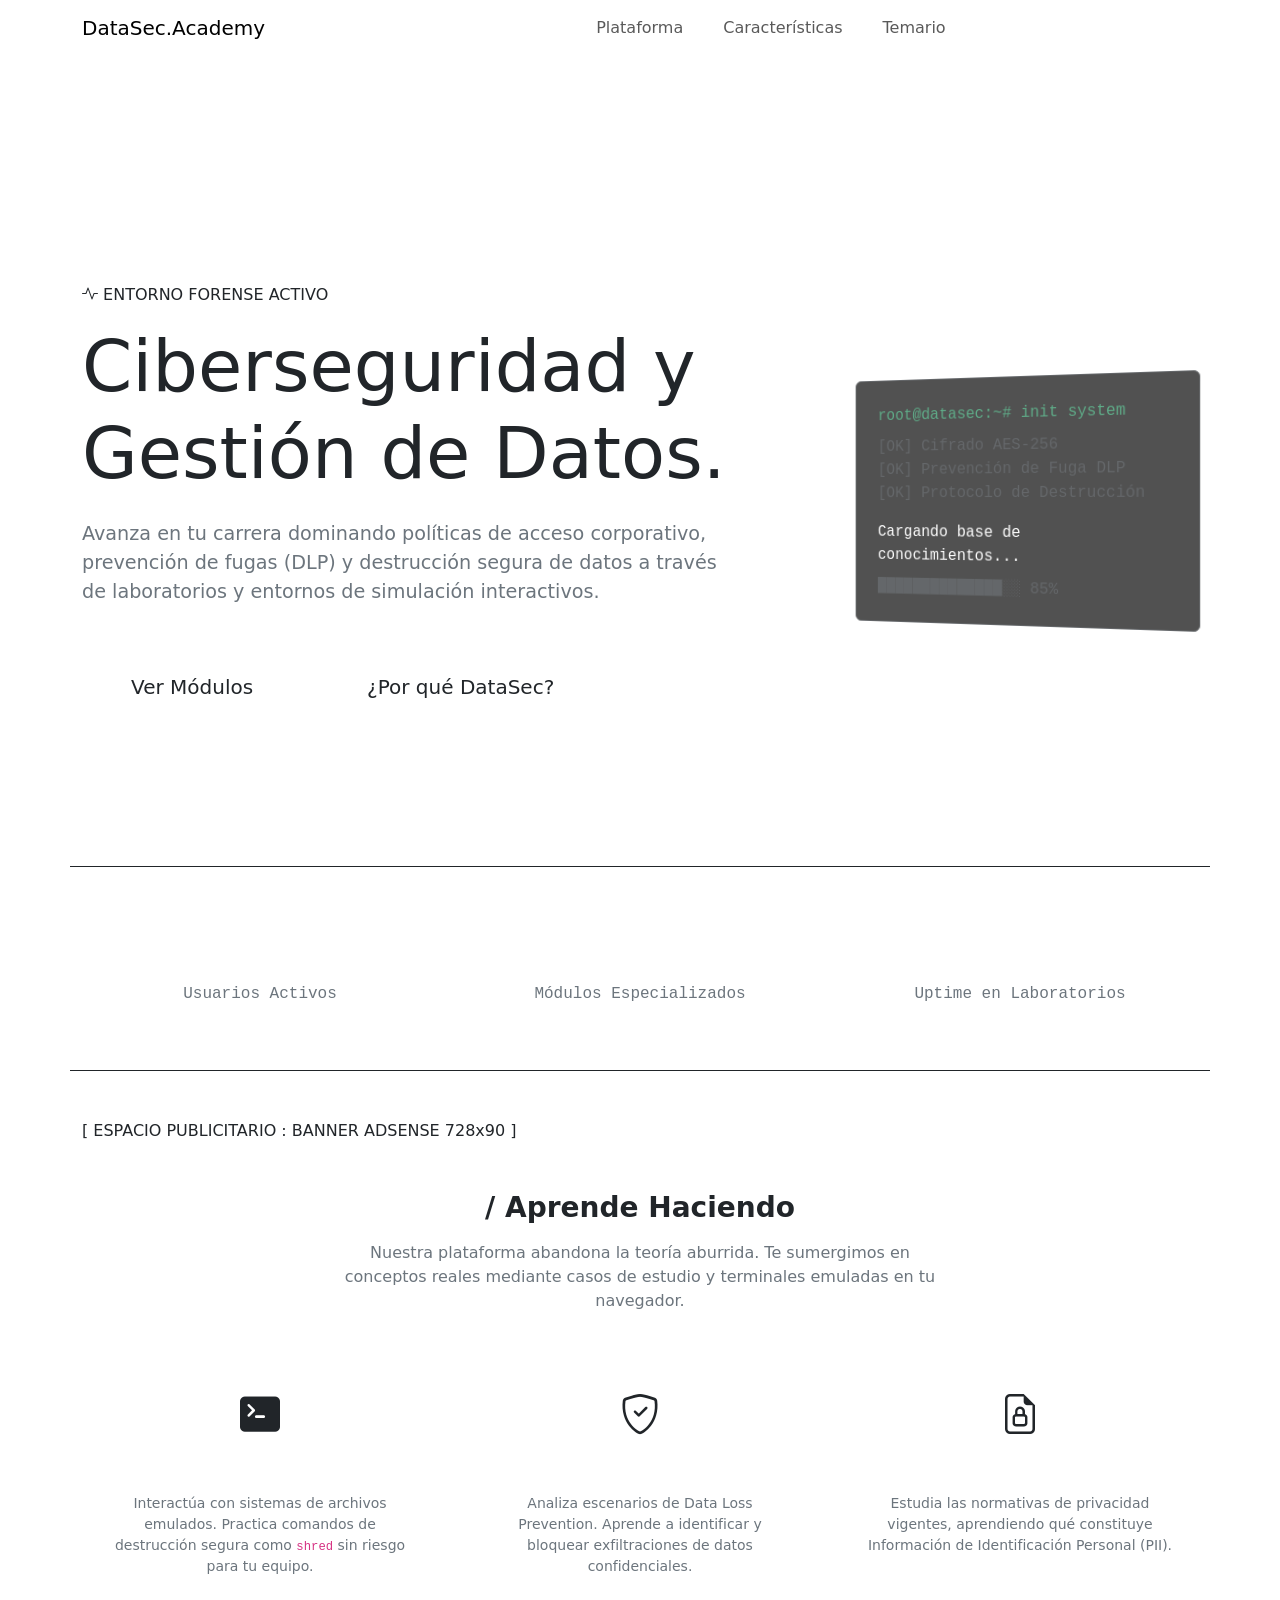
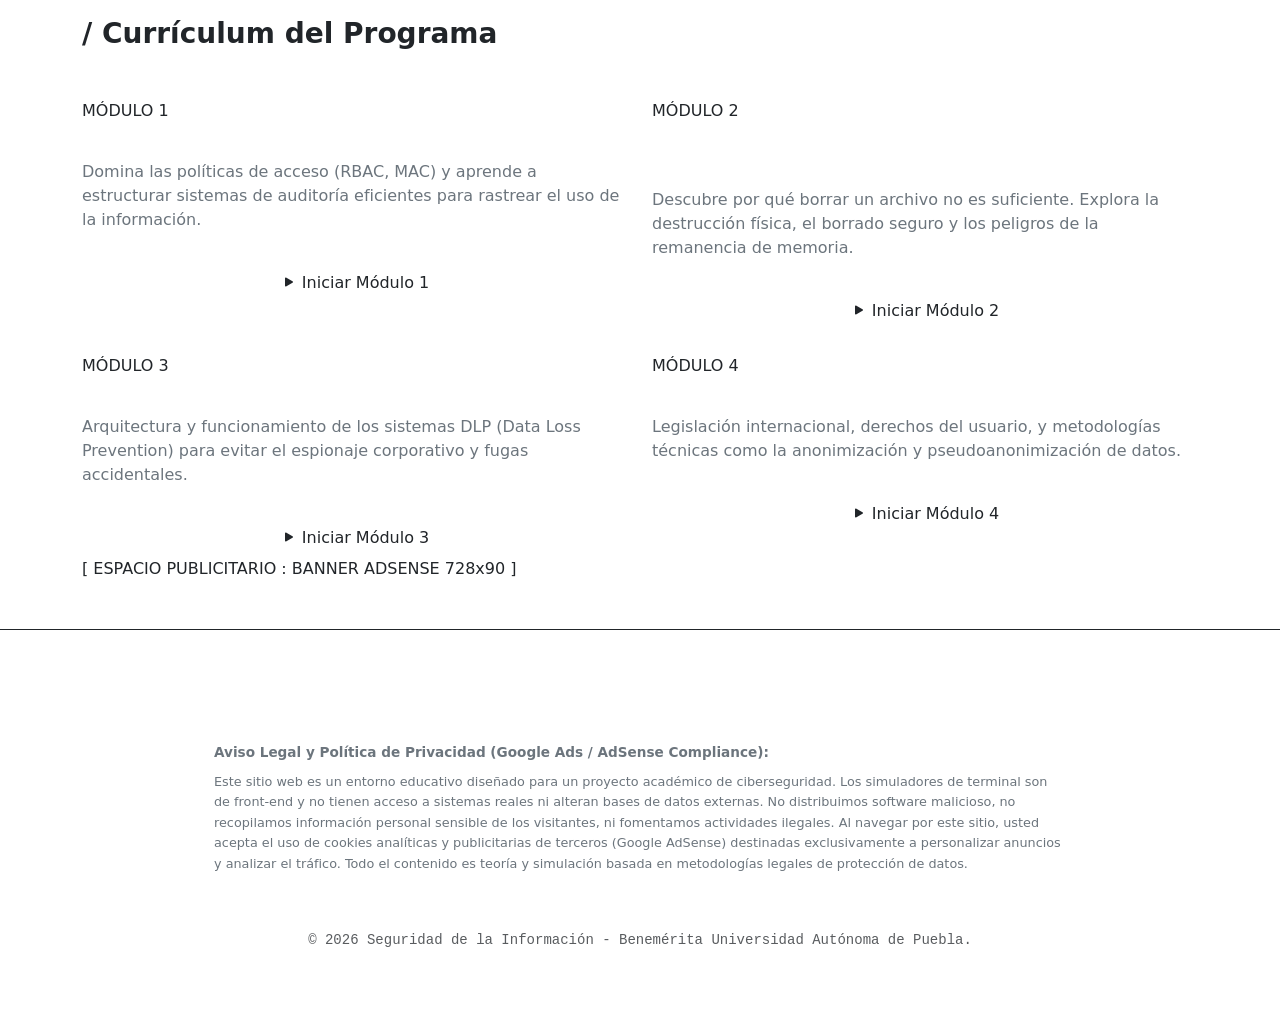
==== index.html @ 7bd1de59 "Versión 1.0: Proyecto final de Seguridad en Gestión de Datos completado" ====
<!DOCTYPE html>
<html lang="es">
<head>
    <meta charset="UTF-8">
    <meta name="viewport" content="width=device-width, initial-scale=1.0">
    <title>DataSec Academy | Entrenamiento en Ciberseguridad</title>
    
    <script async src="https://pagead2.googlesyndication.com/pagead/js/adsbygoogle.js?client=ca-pub-0000000000000000" crossorigin="anonymous"></script>

    <link href="https://cdn.jsdelivr.net/npm/bootstrap@5.3.0/dist/css/bootstrap.min.css" rel="stylesheet">
    <link rel="stylesheet" href="https://cdn.jsdelivr.net/npm/bootstrap-icons@1.11.1/font/bootstrap-icons.css">
    <link rel="stylesheet" href="css/styles.css">
</head>
<body>

    <nav class="navbar navbar-expand-lg sticky-top">
        <div class="container">
            <a class="navbar-brand" href="#">DataSec<span class="brand-accent">.Academy</span></a>
            <button class="navbar-toggler shadow-none border-0" type="button" data-bs-toggle="collapse" data-bs-target="#navbarNav">
                <i class="bi bi-list text-white fs-2"></i>
            </button>
            <div class="collapse navbar-collapse" id="navbarNav">
                <ul class="navbar-nav ms-auto gap-4">
                    <li class="nav-item"><a class="nav-link" href="#inicio">Plataforma</a></li>
                    <li class="nav-item"><a class="nav-link" href="#features">Características</a></li>
                    <li class="nav-item"><a class="nav-link" href="#curriculum">Temario</a></li>
                    <li class="nav-item"><a class="nav-link btn btn-outline-cyber px-4 ms-2 text-white" href="#curriculum">Empezar a Aprender</a></li>
                </ul>
            </div>
        </div>
    </nav>

    <section id="inicio" class="container" style="min-height: 90vh; display: flex; flex-direction: column; justify-content: center; padding-top: 80px;">
        <div class="row align-items-center reveal">
            <div class="col-lg-8">
                <div class="module-badge mb-3"><i class="bi bi-activity"></i> ENTORNO FORENSE ACTIVO</div>
                <h1 class="hero-title" style="font-size: 4.5rem;">Ciberseguridad y <span class="brand-accent">Gestión de Datos</span>.</h1>
                <p class="lead text-secondary mb-5 mt-4" style="max-width: 650px; font-size: 1.2rem;">
                    Avanza en tu carrera dominando políticas de acceso corporativo, prevención de fugas (DLP) y destrucción segura de datos a través de laboratorios y entornos de simulación interactivos.
                </p>
                <div class="d-flex gap-3 flex-wrap">
                    <a href="#curriculum" class="btn btn-cyber px-5 py-3 fs-5">Ver Módulos</a>
                    <a href="#features" class="btn btn-outline-cyber px-5 py-3 fs-5">¿Por qué DataSec?</a>
                </div>
            </div>
            
            <div class="col-lg-4 d-none d-lg-block">
                <div class="p-4 rounded border" style="background-color: #050505; border-color: var(--border-color) !important; font-family: monospace; color: var(--text-secondary); opacity: 0.7; transform: perspective(1000px) rotateY(-15deg);">
                    <div class="text-success mb-2">root@datasec:~# init system</div>
                    <div>[OK] Cifrado AES-256</div>
                    <div>[OK] Prevención de Fuga DLP</div>
                    <div>[OK] Protocolo de Destrucción</div>
                    <div class="mt-3 text-white">Cargando base de conocimientos...</div>
                    <div class="brand-accent mt-2">██████████████░░ 85%</div>
                </div>
            </div>
        </div>
    </section>

    <section class="container reveal mb-5">
        <div class="row text-center py-5 border-top border-bottom" style="border-color: var(--border-color) !important; background-color: var(--bg-surface);">
            <div class="col-md-4 mb-4 mb-md-0">
                <h2 class="display-4 fw-bold text-white mb-0">1,250+</h2>
                <p class="text-secondary font-monospace">Usuarios Activos</p>
            </div>
            <div class="col-md-4 mb-4 mb-md-0">
                <h2 class="display-4 fw-bold text-white mb-0">4</h2>
                <p class="text-secondary font-monospace">Módulos Especializados</p>
            </div>
            <div class="col-md-4">
                <h2 class="display-4 fw-bold text-white mb-0">99.9%</h2>
                <p class="text-secondary font-monospace">Uptime en Laboratorios</p>
            </div>
        </div>
    </section>

    <div class="container reveal mb-5">
        <div class="ad-container">
            [ ESPACIO PUBLICITARIO : BANNER ADSENSE 728x90 ]
        </div>
    </div>

    <section id="features" class="container fullscreen-section">
        <div class="text-center mb-5 reveal">
            <h3 class="fw-bold mb-3"><span class="brand-accent">/</span> Aprende Haciendo</h3>
            <p class="text-secondary mx-auto" style="max-width: 600px;">Nuestra plataforma abandona la teoría aburrida. Te sumergimos en conceptos reales mediante casos de estudio y terminales emuladas en tu navegador.</p>
        </div>
        
        <div class="row g-4 text-center">
            <div class="col-md-4 reveal" style="transition-delay: 0.1s;">
                <div class="p-4 rounded h-100" style="background-color: var(--bg-surface); border: 1px solid var(--border-color);">
                    <i class="bi bi-terminal-fill fs-1 brand-accent mb-3 d-block"></i>
                    <h5 class="fw-bold text-white">Terminal Bash Integrada</h5>
                    <p class="text-secondary small">Interactúa con sistemas de archivos emulados. Practica comandos de destrucción segura como <code>shred</code> sin riesgo para tu equipo.</p>
                </div>
            </div>
            <div class="col-md-4 reveal" style="transition-delay: 0.2s;">
                <div class="p-4 rounded h-100" style="background-color: var(--bg-surface); border: 1px solid var(--border-color);">
                    <i class="bi bi-shield-check fs-1 brand-accent mb-3 d-block"></i>
                    <h5 class="fw-bold text-white">Casos Reales DLP</h5>
                    <p class="text-secondary small">Analiza escenarios de Data Loss Prevention. Aprende a identificar y bloquear exfiltraciones de datos confidenciales.</p>
                </div>
            </div>
            <div class="col-md-4 reveal" style="transition-delay: 0.3s;">
                <div class="p-4 rounded h-100" style="background-color: var(--bg-surface); border: 1px solid var(--border-color);">
                    <i class="bi bi-file-earmark-lock fs-1 brand-accent mb-3 d-block"></i>
                    <h5 class="fw-bold text-white">Cumplimiento Legal</h5>
                    <p class="text-secondary small">Estudia las normativas de privacidad vigentes, aprendiendo qué constituye Información de Identificación Personal (PII).</p>
                </div>
            </div>
        </div>
    </section>

    <section id="curriculum" class="container fullscreen-section">
        <div class="d-flex justify-content-between align-items-end mb-5 reveal">
            <h3 class="fw-bold m-0"><span class="brand-accent">/</span> Currículum del Programa</h3>
        </div>
        
        <div class="row g-4">
            <div class="col-md-6 reveal" style="transition-delay: 0.1s;">
                <div class="module-card">
                    <div class="module-badge">MÓDULO 1</div>
                    <h4 class="fw-bold text-white">Seguridad en la Gestión de Datos</h4>
                    <p class="text-secondary flex-grow-1">Domina las políticas de acceso (RBAC, MAC) y aprende a estructurar sistemas de auditoría eficientes para rastrear el uso de la información.</p>
                    <a href="modulo1.html" class="btn btn-outline-cyber w-100 mt-3"><i class="bi bi-play-fill"></i> Iniciar Módulo 1</a>
                </div>
            </div>
            <div class="col-md-6 reveal" style="transition-delay: 0.2s;">
                <div class="module-card">
                    <div class="module-badge">MÓDULO 2</div>
                    <h4 class="fw-bold text-white">Técnicas de Borrado y Destrucción de Datos</h4>
                    <p class="text-secondary flex-grow-1">Descubre por qué borrar un archivo no es suficiente. Explora la destrucción física, el borrado seguro y los peligros de la remanencia de memoria.</p>
                    <a href="modulo2.html" class="btn btn-outline-cyber w-100 mt-3"><i class="bi bi-play-fill"></i> Iniciar Módulo 2</a>
                </div>
            </div>
            <div class="col-md-6 reveal" style="transition-delay: 0.3s;">
                <div class="module-card">
                    <div class="module-badge">MÓDULO 3</div>
                    <h4 class="fw-bold text-white">Técnicas de Prevención de Filtración</h4>
                    <p class="text-secondary flex-grow-1">Arquitectura y funcionamiento de los sistemas DLP (Data Loss Prevention) para evitar el espionaje corporativo y fugas accidentales.</p>
                    <a href="modulo3.html" class="btn btn-outline-cyber w-100 mt-3"><i class="bi bi-play-fill"></i> Iniciar Módulo 3</a>
                </div>
            </div>
            <div class="col-md-6 reveal" style="transition-delay: 0.4s;">
                <div class="module-card">
                    <div class="module-badge">MÓDULO 4</div>
                    <h4 class="fw-bold text-white">Privacidad de Datos</h4>
                    <p class="text-secondary flex-grow-1">Legislación internacional, derechos del usuario, y metodologías técnicas como la anonimización y pseudoanonimización de datos.</p>
                    <a href="modulo4.html" class="btn btn-outline-cyber w-100 mt-3"><i class="bi bi-play-fill"></i> Iniciar Módulo 4</a>
                </div>
            </div>
        </div>
    </section>

    <div class="container reveal mb-5">
        <div class="ad-container">
            [ ESPACIO PUBLICITARIO : BANNER ADSENSE 728x90 ]
        </div>
    </div>

    <footer class="text-center py-5 border-top mt-auto" style="border-color: var(--border-color) !important; background-color: var(--bg-main);">
        <div class="container">
            <h5 class="text-white mb-3 fw-bold">DataSec Academy</h5>
            <div class="p-4 rounded mb-4 text-start" style="background-color: var(--bg-surface); border: 1px solid var(--border-color); max-width: 900px; margin: 0 auto;">
                <p class="text-secondary mb-2" style="font-size: 0.85rem; line-height: 1.6;">
                    <strong>Aviso Legal y Política de Privacidad (Google Ads / AdSense Compliance):</strong>
                </p>
                <p class="text-secondary mb-2" style="font-size: 0.80rem; line-height: 1.6;">
                    Este sitio web es un entorno educativo diseñado para un proyecto académico de ciberseguridad. Los simuladores de terminal son de front-end y no tienen acceso a sistemas reales ni alteran bases de datos externas. No distribuimos software malicioso, no recopilamos información personal sensible de los visitantes, ni fomentamos actividades ilegales. Al navegar por este sitio, usted acepta el uso de cookies analíticas y publicitarias de terceros (Google AdSense) destinadas exclusivamente a personalizar anuncios y analizar el tráfico. Todo el contenido es teoría y simulación basada en metodologías legales de protección de datos.
                </p>
            </div>
            <p class="text-muted small font-monospace">&copy; 2026 Seguridad de la Información - Benemérita Universidad Autónoma de Puebla.</p>
        </div>
    </footer>

    <script src="https://cdn.jsdelivr.net/npm/bootstrap@5.3.0/dist/js/bootstrap.bundle.min.js"></script>
    <script src="js/main.js"></script>
</body>
</html>
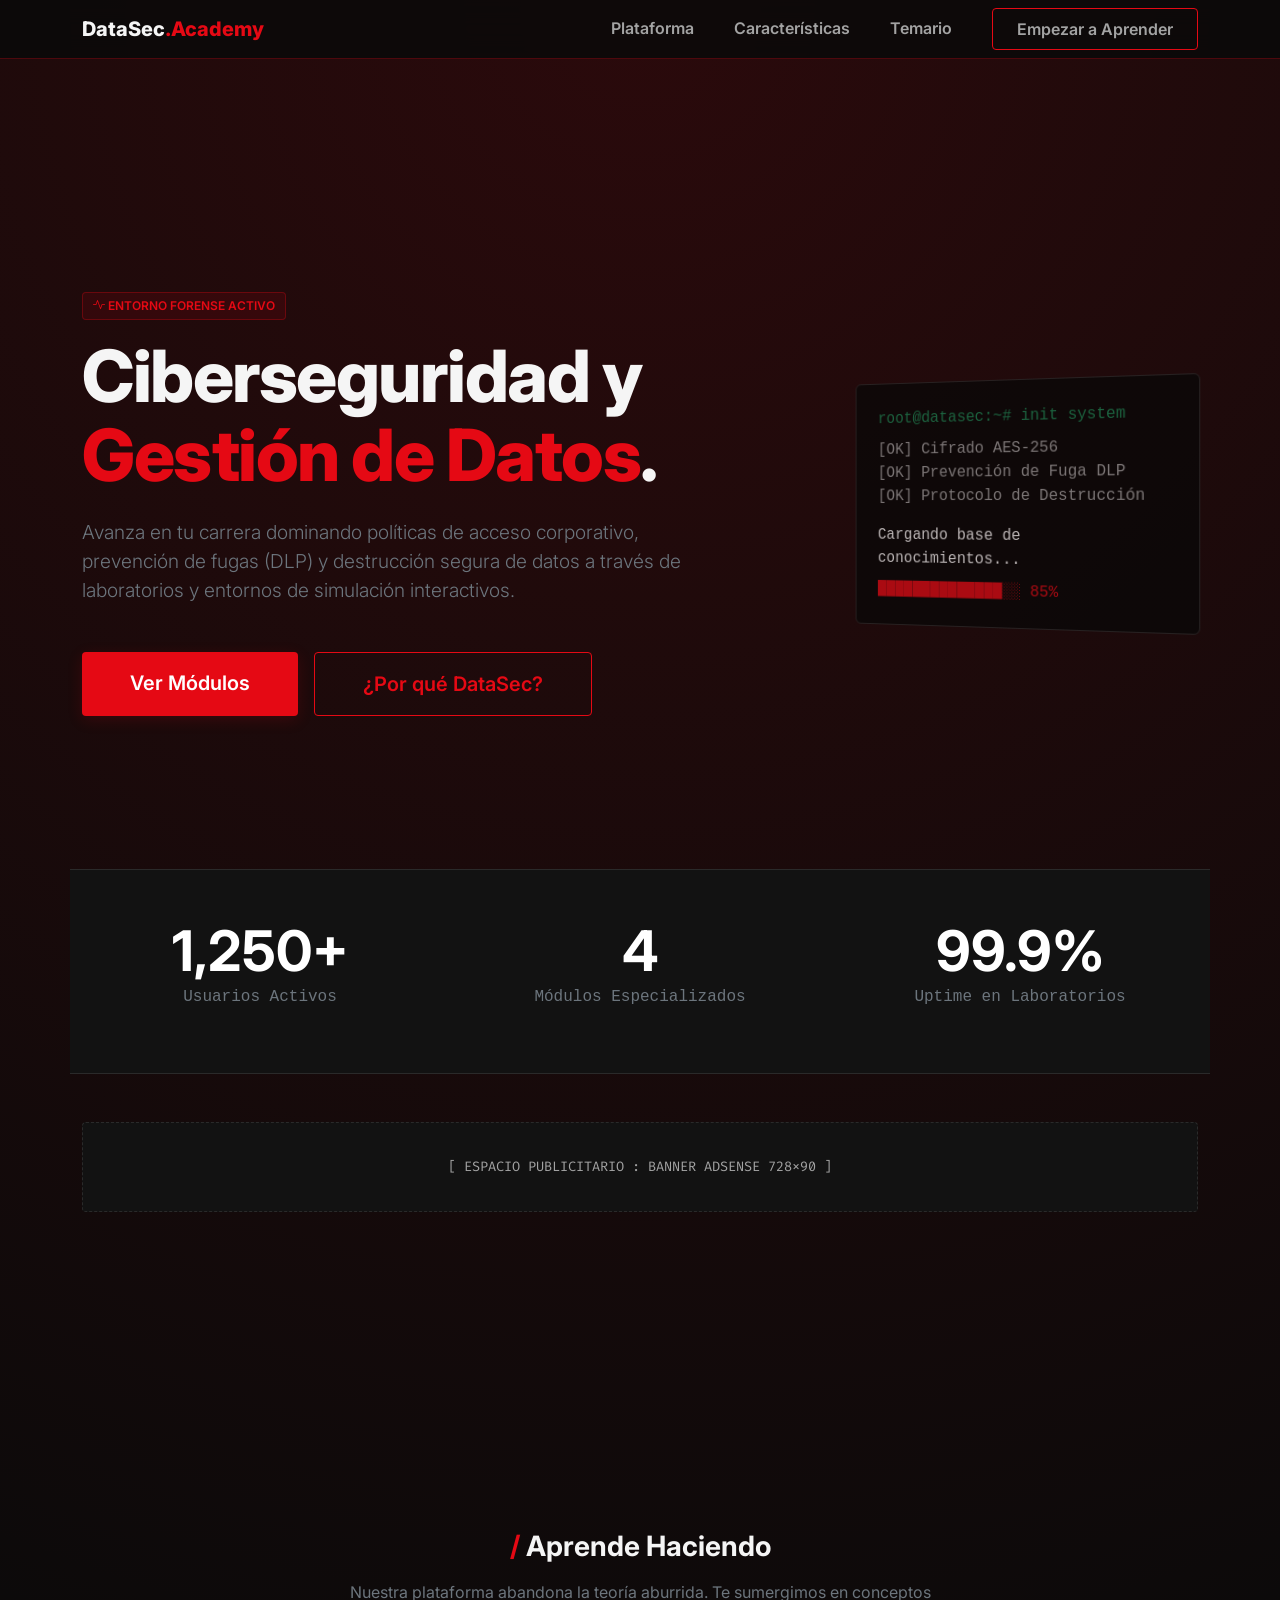
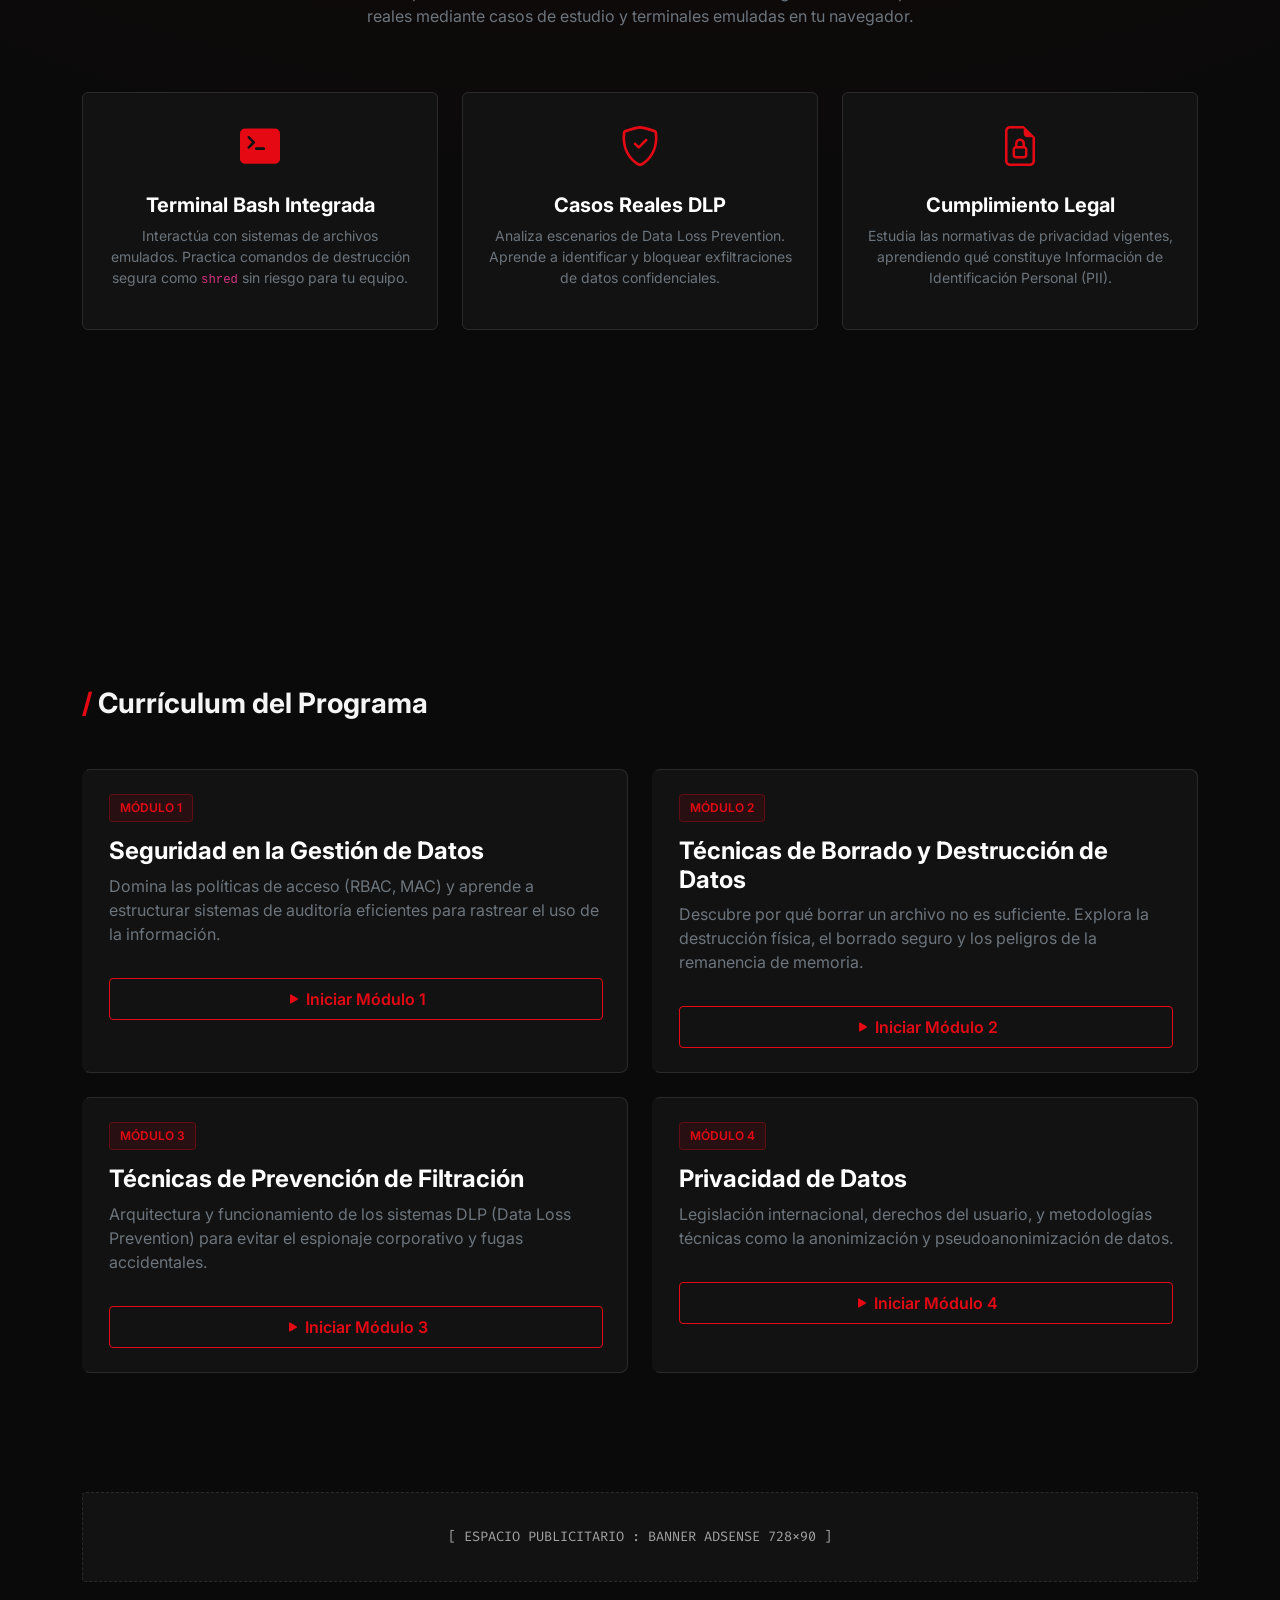
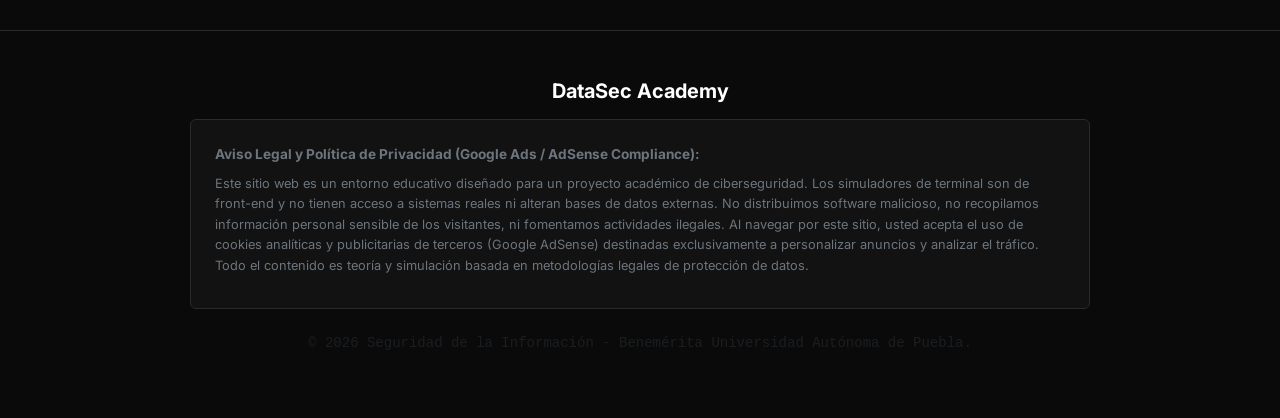
==== commit 50374294: "Update Google AdSense client ID in index.html" ====
--- a/index.html
+++ b/index.html
@@ -5,7 +5,8 @@
     <meta name="viewport" content="width=device-width, initial-scale=1.0">
     <title>DataSec Academy | Entrenamiento en Ciberseguridad</title>
     
-    <script async src="https://pagead2.googlesyndication.com/pagead/js/adsbygoogle.js?client=ca-pub-0000000000000000" crossorigin="anonymous"></script>
+    <script async src="https://pagead2.googlesyndication.com/pagead/js/adsbygoogle.js?client=ca-pub-4661208062394859"
+     crossorigin="anonymous"></script>
 
     <link href="https://cdn.jsdelivr.net/npm/bootstrap@5.3.0/dist/css/bootstrap.min.css" rel="stylesheet">
     <link rel="stylesheet" href="https://cdn.jsdelivr.net/npm/bootstrap-icons@1.11.1/font/bootstrap-icons.css">
@@ -176,4 +177,4 @@
     <script src="https://cdn.jsdelivr.net/npm/bootstrap@5.3.0/dist/js/bootstrap.bundle.min.js"></script>
     <script src="js/main.js"></script>
 </body>
-</html>+</html>
--- a/css/styles.css
+++ b/css/styles.css
@@ -0,0 +1,188 @@
+/* Data Security Academy */
+@import url('https://fonts.googleapis.com/css2?family=Fira+Code:wght@400;600&family=Inter:wght@300;400;600;800&display=swap');
+
+html {
+    scroll-behavior: smooth; 
+}
+
+:root {
+    --bg-main: #0a0a0a;
+    --bg-surface: #121212;
+    --bg-surface-hover: #1a1a1a;
+    --border-color: #2a2a2a;
+    --accent-red: #E50914;
+    --accent-red-hover: #f6131d;
+    --accent-glow: rgba(229, 9, 20, 0.15);
+    --text-primary: #f5f5f5;
+    --text-secondary: #a3a3a3;
+    --font-ui: 'Inter', sans-serif;
+    --font-mono: 'Fira Code', monospace;
+}
+
+body {
+    background-color: var(--bg-main);
+    color: var(--text-primary);
+    font-family: var(--font-ui);
+    -webkit-font-smoothing: antialiased;
+    background-image: radial-gradient(circle at 50% 0%, var(--accent-glow) 0%, transparent 50%);
+}
+
+/* --- Clases de Animación (Scroll) --- */
+.reveal {
+    opacity: 0;
+    transform: translateY(40px);
+    transition: all 0.8s cubic-bezier(0.5, 0, 0, 1);
+}
+.reveal.active {
+    opacity: 1;
+    transform: translateY(0);
+}
+
+/* --- Navegación Esmerilada --- */
+.navbar {
+    background: rgba(10, 10, 10, 0.85) !important;
+    backdrop-filter: blur(12px);
+    border-bottom: 1px solid rgba(229, 9, 20, 0.3);
+}
+.navbar-brand { font-weight: 800; color: var(--text-primary) !important; }
+.brand-accent { color: var(--accent-red); }
+.nav-link { font-weight: 600; color: var(--text-secondary) !important; }
+.nav-link:hover { color: var(--accent-red) !important; text-shadow: 0 0 10px var(--accent-glow); }
+
+/* --- Secciones de Pantalla Completa --- */
+.fullscreen-section {
+    min-height: 100vh;
+    display: flex;
+    flex-direction: column;
+    justify-content: center;
+    padding-top: 80px;
+    padding-bottom: 40px;
+}
+
+/* --- Hero Section --- */
+.hero-title { font-size: 4rem; font-weight: 800; line-height: 1.1; letter-spacing: -1.5px; }
+
+/* --- Tarjetas de Módulos --- */
+.module-card {
+    background-color: var(--bg-surface);
+    border: 1px solid var(--border-color);
+    border-left: 3px solid transparent;
+    border-radius: 8px;
+    padding: 24px;
+    height: 100%;
+    transition: all 0.3s ease;
+}
+.module-card:hover {
+    border-color: var(--border-color);
+    border-left: 3px solid var(--accent-red);
+    transform: translateX(5px);
+    box-shadow: 10px 10px 30px rgba(0,0,0,0.5);
+    background-color: var(--bg-surface-hover);
+}
+.module-badge {
+    background: rgba(229, 9, 20, 0.1);
+    color: var(--accent-red);
+    font-size: 0.75rem;
+    padding: 4px 10px;
+    border-radius: 4px;
+    font-weight: 600;
+    display: inline-block;
+    margin-bottom: 15px;
+    border: 1px solid rgba(229, 9, 20, 0.3);
+}
+
+/* --- Botones --- */
+.btn-cyber {
+    background-color: var(--accent-red);
+    color: #fff;
+    font-weight: 600;
+    border: none;
+    padding: 10px 24px;
+    border-radius: 4px;
+    transition: all 0.2s;
+    box-shadow: 0 4px 15px var(--accent-glow);
+}
+.btn-cyber:hover { background-color: var(--accent-red-hover); color: #fff; transform: translateY(-2px); }
+.btn-outline-cyber {
+    background-color: transparent;
+    color: var(--accent-red);
+    border: 1px solid var(--accent-red);
+    font-weight: 600;
+    padding: 8px 20px;
+    border-radius: 4px;
+    transition: all 0.2s;
+}
+.btn-outline-cyber:hover { background: var(--accent-glow); color: var(--accent-red-hover); }
+
+/* --- Terminal Workspace --- */
+.terminal-window {
+    background-color: #050505;
+    border: 1px solid var(--border-color);
+    border-radius: 6px;
+    box-shadow: 0 20px 50px rgba(0,0,0,0.8);
+}
+.terminal-header {
+    background-color: var(--bg-surface);
+    padding: 12px 15px;
+    border-bottom: 1px solid var(--border-color);
+    display: flex;
+    align-items: center;
+}
+.terminal-body {
+    padding: 20px;
+    font-family: var(--font-mono);
+    color: var(--text-secondary);
+    font-size: 0.95rem;
+    min-height: 250px;
+}
+.terminal-prompt { color: var(--accent-red); margin-right: 8px; font-weight: bold; }
+.terminal-input { background: transparent; border: none; color: var(--text-primary); font-family: var(--font-mono); outline: none; width: 80%; }
+
+/* --- Tabla Syslog (Auditoría) --- */
+.audit-container {
+    background: var(--bg-surface);
+    border: 1px solid var(--border-color);
+    border-radius: 8px;
+    padding: 20px;
+    box-shadow: 0 10px 30px rgba(0,0,0,0.5);
+}
+.table-logs { margin: 0; color: var(--text-secondary); font-family: var(--font-mono); font-size: 0.9rem; }
+.table-logs thead th {
+    background: transparent;
+    color: var(--text-primary);
+    text-transform: uppercase;
+    letter-spacing: 1px;
+    font-size: 0.8rem;
+    border-bottom: 2px solid var(--border-color);
+    padding-bottom: 15px;
+}
+.table-logs tbody tr {
+    border-bottom: 1px solid rgba(255,255,255,0.05);
+    transition: background 0.2s;
+}
+.table-logs tbody tr:hover { background: rgba(229, 9, 20, 0.05); cursor: crosshair; }
+.table-logs td { padding: 15px 10px; vertical-align: middle; border: none; }
+.badge-log { font-family: var(--font-ui); font-size: 0.75rem; letter-spacing: 0.5px; padding: 6px 10px; border-radius: 4px; }
+
+/* --- Espacios Publicitarios --- */
+.ad-container {
+    background-color: var(--bg-surface);
+    border: 1px dashed var(--border-color);
+    border-radius: 4px;
+    padding: 20px;
+    text-align: center;
+    color: var(--text-secondary);
+    font-family: var(--font-mono);
+    font-size: 0.85rem;
+    margin: 2rem auto;
+    max-width: 100%;
+    display: flex;
+    align-items: center;
+    justify-content: center;
+    min-height: 90px;
+    transition: border-color 0.3s ease;
+}
+
+.ad-container:hover {
+    border-color: rgba(255, 255, 255, 0.2);
+}
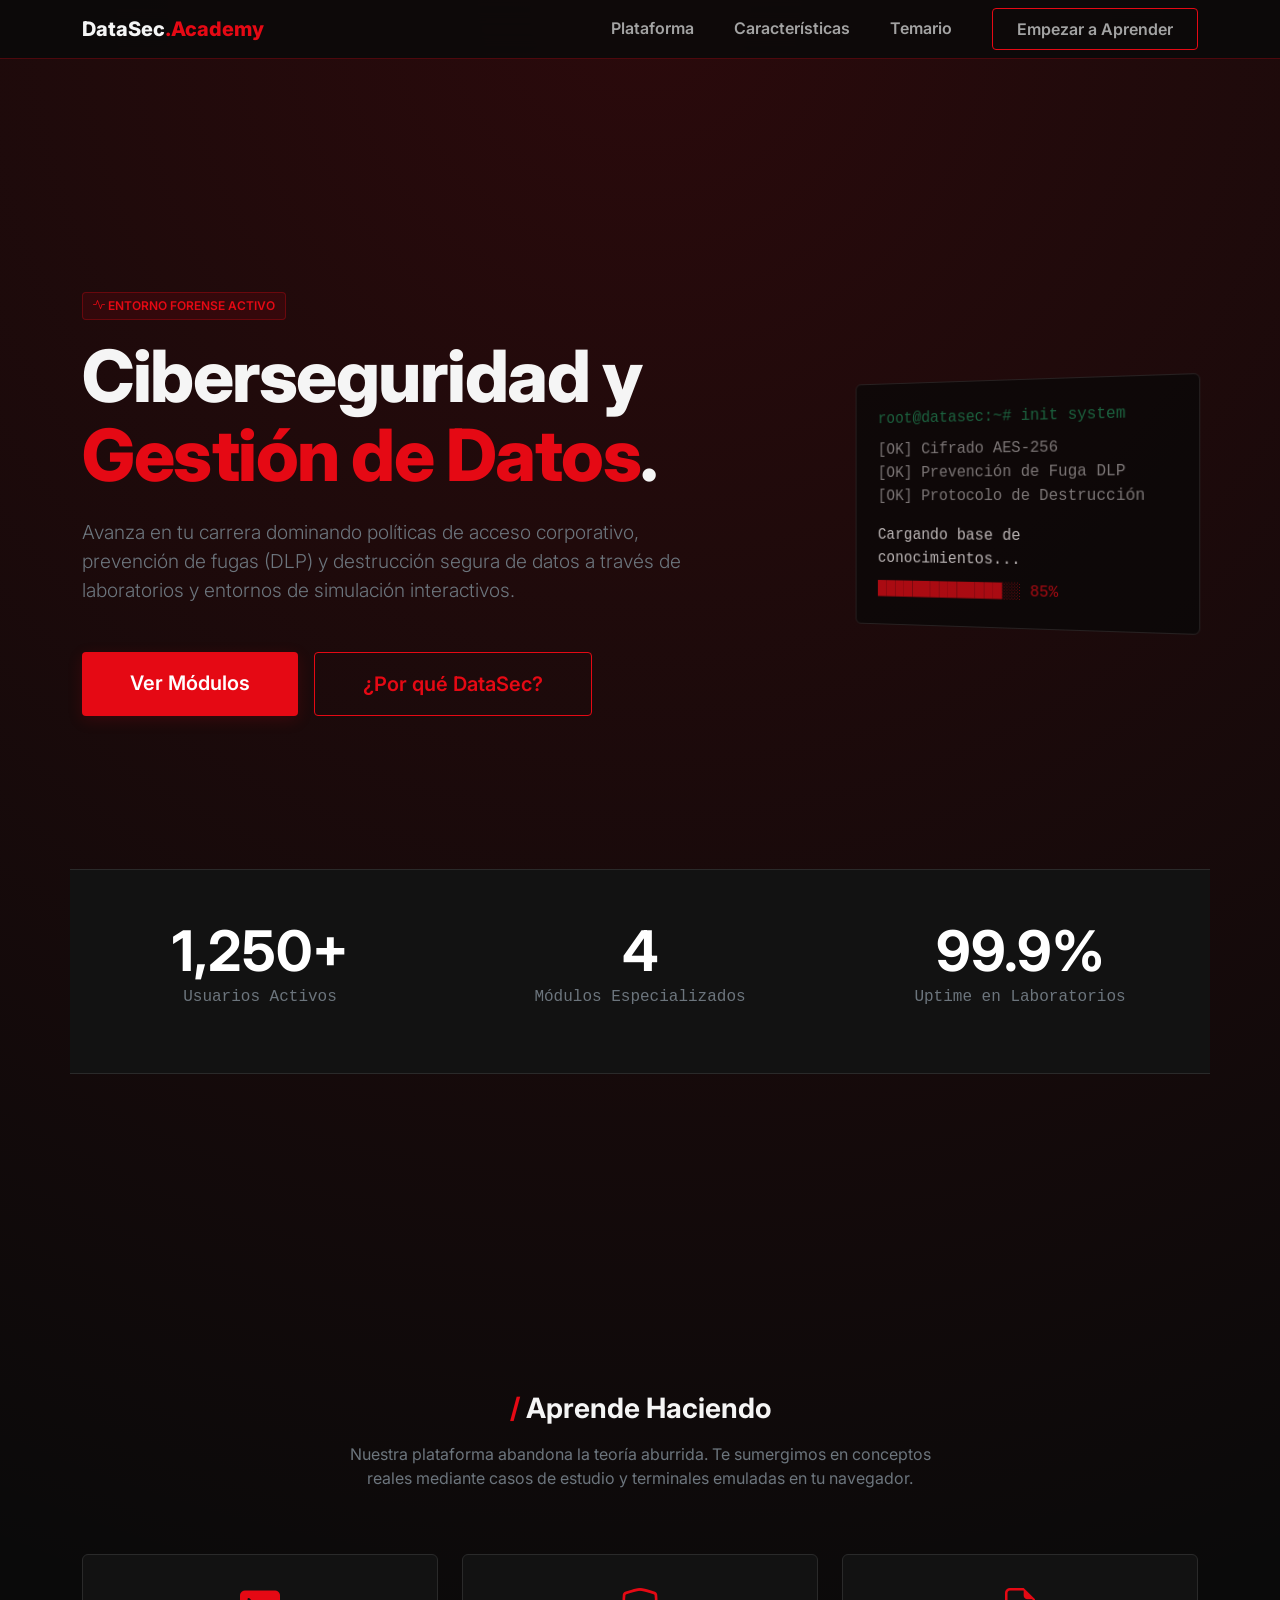
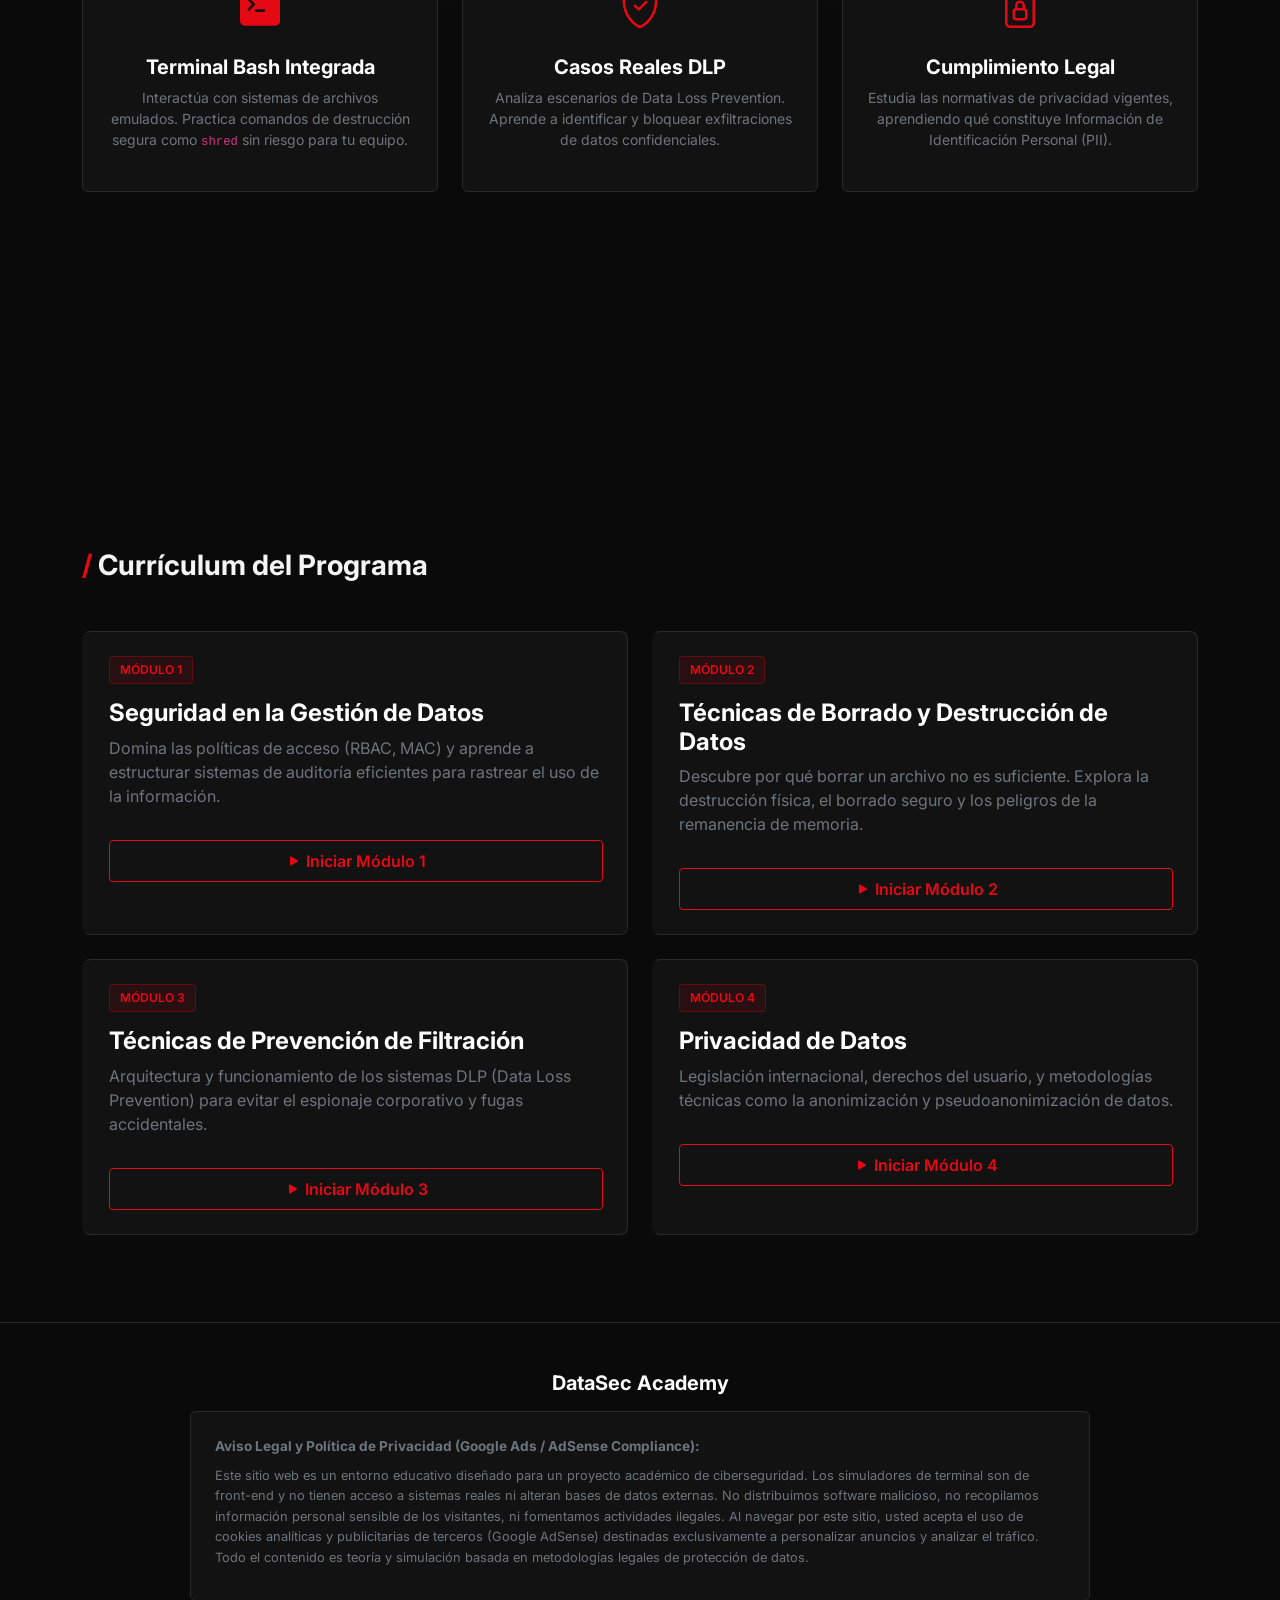
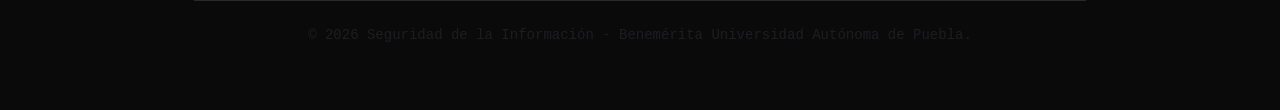
==== commit f8335d2d: "Refactor index.html structure and content" ====
--- a/index.html
+++ b/index.html
@@ -1,8 +1,10 @@
 <!DOCTYPE html>
 <html lang="es">
 <head>
+    <link rel="icon" type="image/x-icon" href="favicon.ico">
     <meta charset="UTF-8">
     <meta name="viewport" content="width=device-width, initial-scale=1.0">
+    <meta name="google-adsense-account" content="ca-pub-4661208062394859">
     <title>DataSec Academy | Entrenamiento en Ciberseguridad</title>
     
     <script async src="https://pagead2.googlesyndication.com/pagead/js/adsbygoogle.js?client=ca-pub-4661208062394859"
@@ -74,12 +76,6 @@
             </div>
         </div>
     </section>
-
-    <div class="container reveal mb-5">
-        <div class="ad-container">
-            [ ESPACIO PUBLICITARIO : BANNER ADSENSE 728x90 ]
-        </div>
-    </div>
 
     <section id="features" class="container fullscreen-section">
         <div class="text-center mb-5 reveal">
@@ -153,12 +149,6 @@
         </div>
     </section>
 
-    <div class="container reveal mb-5">
-        <div class="ad-container">
-            [ ESPACIO PUBLICITARIO : BANNER ADSENSE 728x90 ]
-        </div>
-    </div>
-
     <footer class="text-center py-5 border-top mt-auto" style="border-color: var(--border-color) !important; background-color: var(--bg-main);">
         <div class="container">
             <h5 class="text-white mb-3 fw-bold">DataSec Academy</h5>
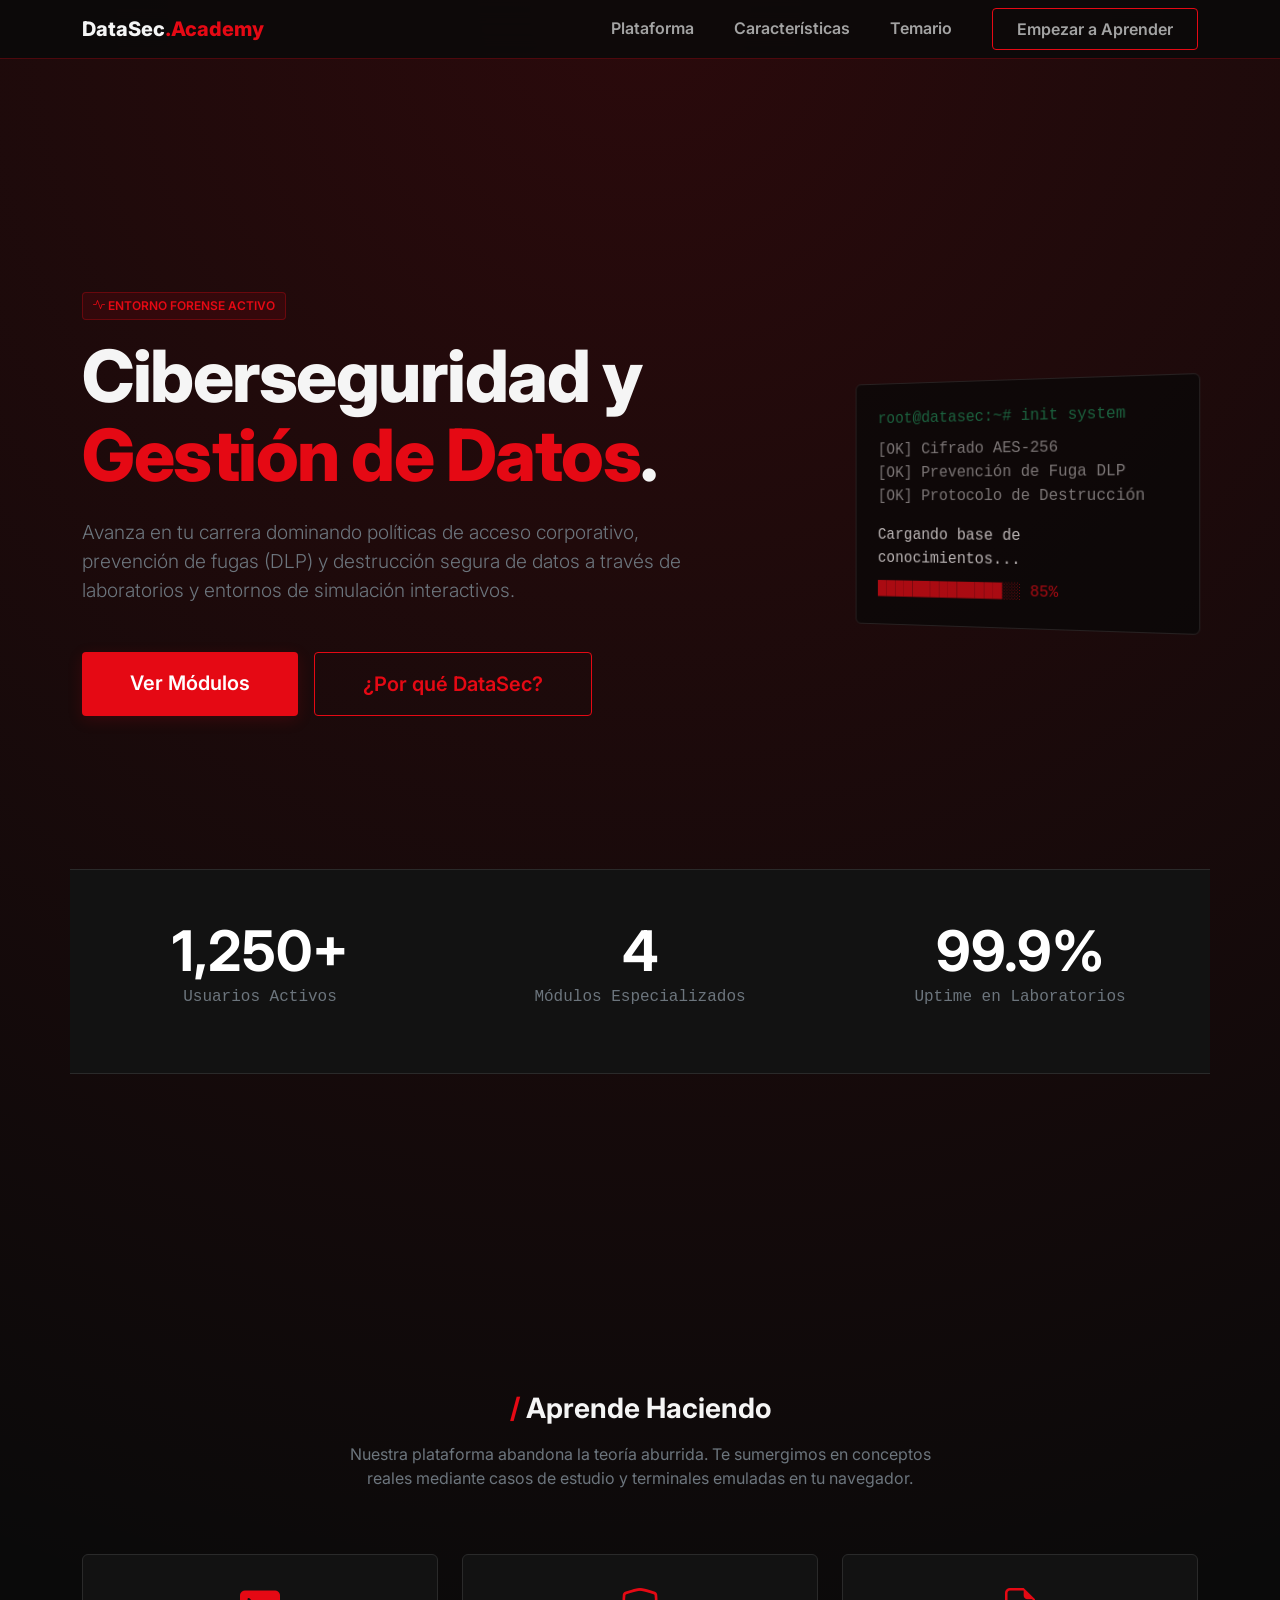
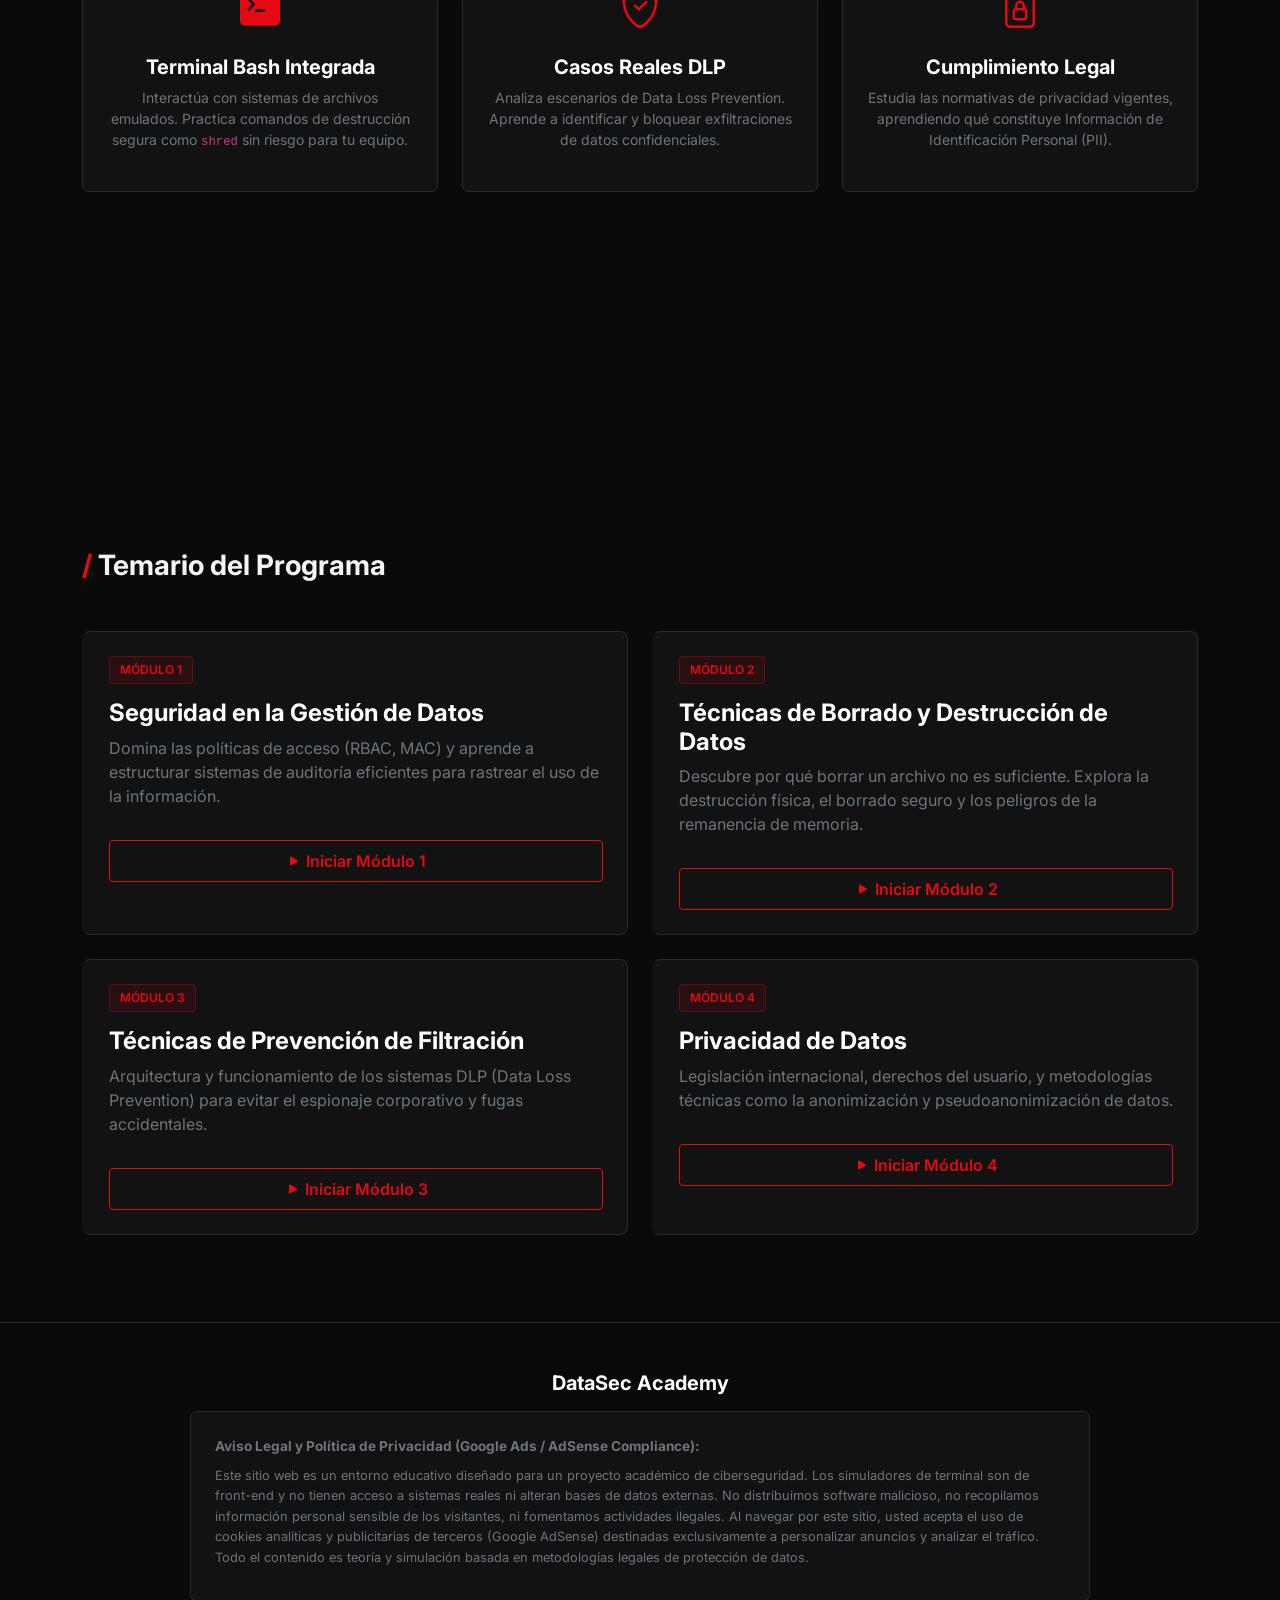
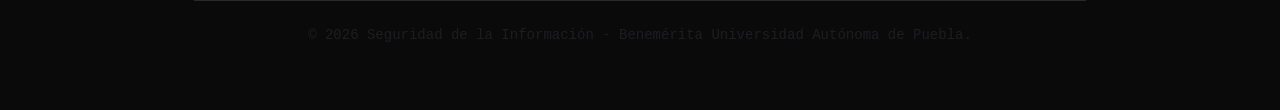
==== commit 3a75fde9: "Replace HTML entities with actual characters" ====
--- a/index.html
+++ b/index.html
@@ -1,7 +1,6 @@
 <!DOCTYPE html>
 <html lang="es">
 <head>
-    <link rel="icon" type="image/x-icon" href="favicon.ico">
     <meta charset="UTF-8">
     <meta name="viewport" content="width=device-width, initial-scale=1.0">
     <meta name="google-adsense-account" content="ca-pub-4661208062394859">
@@ -37,7 +36,7 @@
         <div class="row align-items-center reveal">
             <div class="col-lg-8">
                 <div class="module-badge mb-3"><i class="bi bi-activity"></i> ENTORNO FORENSE ACTIVO</div>
-                <h1 class="hero-title" style="font-size: 4.5rem;">Ciberseguridad y <span class="brand-accent">Gestión de Datos</span>.</h1>
+                <h1 class="hero-title text-break" style="font-size: 4.5rem;">Ciberseguridad y <span class="brand-accent">Gestión de Datos</span>.</h1>
                 <p class="lead text-secondary mb-5 mt-4" style="max-width: 650px; font-size: 1.2rem;">
                     Avanza en tu carrera dominando políticas de acceso corporativo, prevención de fugas (DLP) y destrucción segura de datos a través de laboratorios y entornos de simulación interactivos.
                 </p>
@@ -110,7 +109,7 @@
 
     <section id="curriculum" class="container fullscreen-section">
         <div class="d-flex justify-content-between align-items-end mb-5 reveal">
-            <h3 class="fw-bold m-0"><span class="brand-accent">/</span> Currículum del Programa</h3>
+            <h3 class="fw-bold m-0"><span class="brand-accent">/</span> Temario del Programa</h3>
         </div>
         
         <div class="row g-4">
--- a/css/styles.css
+++ b/css/styles.css
@@ -138,51 +138,20 @@
 .terminal-prompt { color: var(--accent-red); margin-right: 8px; font-weight: bold; }
 .terminal-input { background: transparent; border: none; color: var(--text-primary); font-family: var(--font-mono); outline: none; width: 80%; }
 
-/* --- Tabla Syslog (Auditoría) --- */
-.audit-container {
-    background: var(--bg-surface);
-    border: 1px solid var(--border-color);
-    border-radius: 8px;
-    padding: 20px;
-    box-shadow: 0 10px 30px rgba(0,0,0,0.5);
+/* Ajuste de títulos para móviles */
+@media (max-width: 576px) {
+    .display-1 {
+        font-size: 2.5rem !important; /* Ajusta el tamaño para que quepa en el ancho */
+        line-height: 1.2;
+    }
+    
+    header h1 {
+        word-wrap: break-word;
+        overflow-wrap: break-word;
+    }
+
+    .container {
+        padding-left: 20px;
+        padding-right: 20px;
+    }
 }
-.table-logs { margin: 0; color: var(--text-secondary); font-family: var(--font-mono); font-size: 0.9rem; }
-.table-logs thead th {
-    background: transparent;
-    color: var(--text-primary);
-    text-transform: uppercase;
-    letter-spacing: 1px;
-    font-size: 0.8rem;
-    border-bottom: 2px solid var(--border-color);
-    padding-bottom: 15px;
-}
-.table-logs tbody tr {
-    border-bottom: 1px solid rgba(255,255,255,0.05);
-    transition: background 0.2s;
-}
-.table-logs tbody tr:hover { background: rgba(229, 9, 20, 0.05); cursor: crosshair; }
-.table-logs td { padding: 15px 10px; vertical-align: middle; border: none; }
-.badge-log { font-family: var(--font-ui); font-size: 0.75rem; letter-spacing: 0.5px; padding: 6px 10px; border-radius: 4px; }
-
-/* --- Espacios Publicitarios --- */
-.ad-container {
-    background-color: var(--bg-surface);
-    border: 1px dashed var(--border-color);
-    border-radius: 4px;
-    padding: 20px;
-    text-align: center;
-    color: var(--text-secondary);
-    font-family: var(--font-mono);
-    font-size: 0.85rem;
-    margin: 2rem auto;
-    max-width: 100%;
-    display: flex;
-    align-items: center;
-    justify-content: center;
-    min-height: 90px;
-    transition: border-color 0.3s ease;
-}
-
-.ad-container:hover {
-    border-color: rgba(255, 255, 255, 0.2);
-}
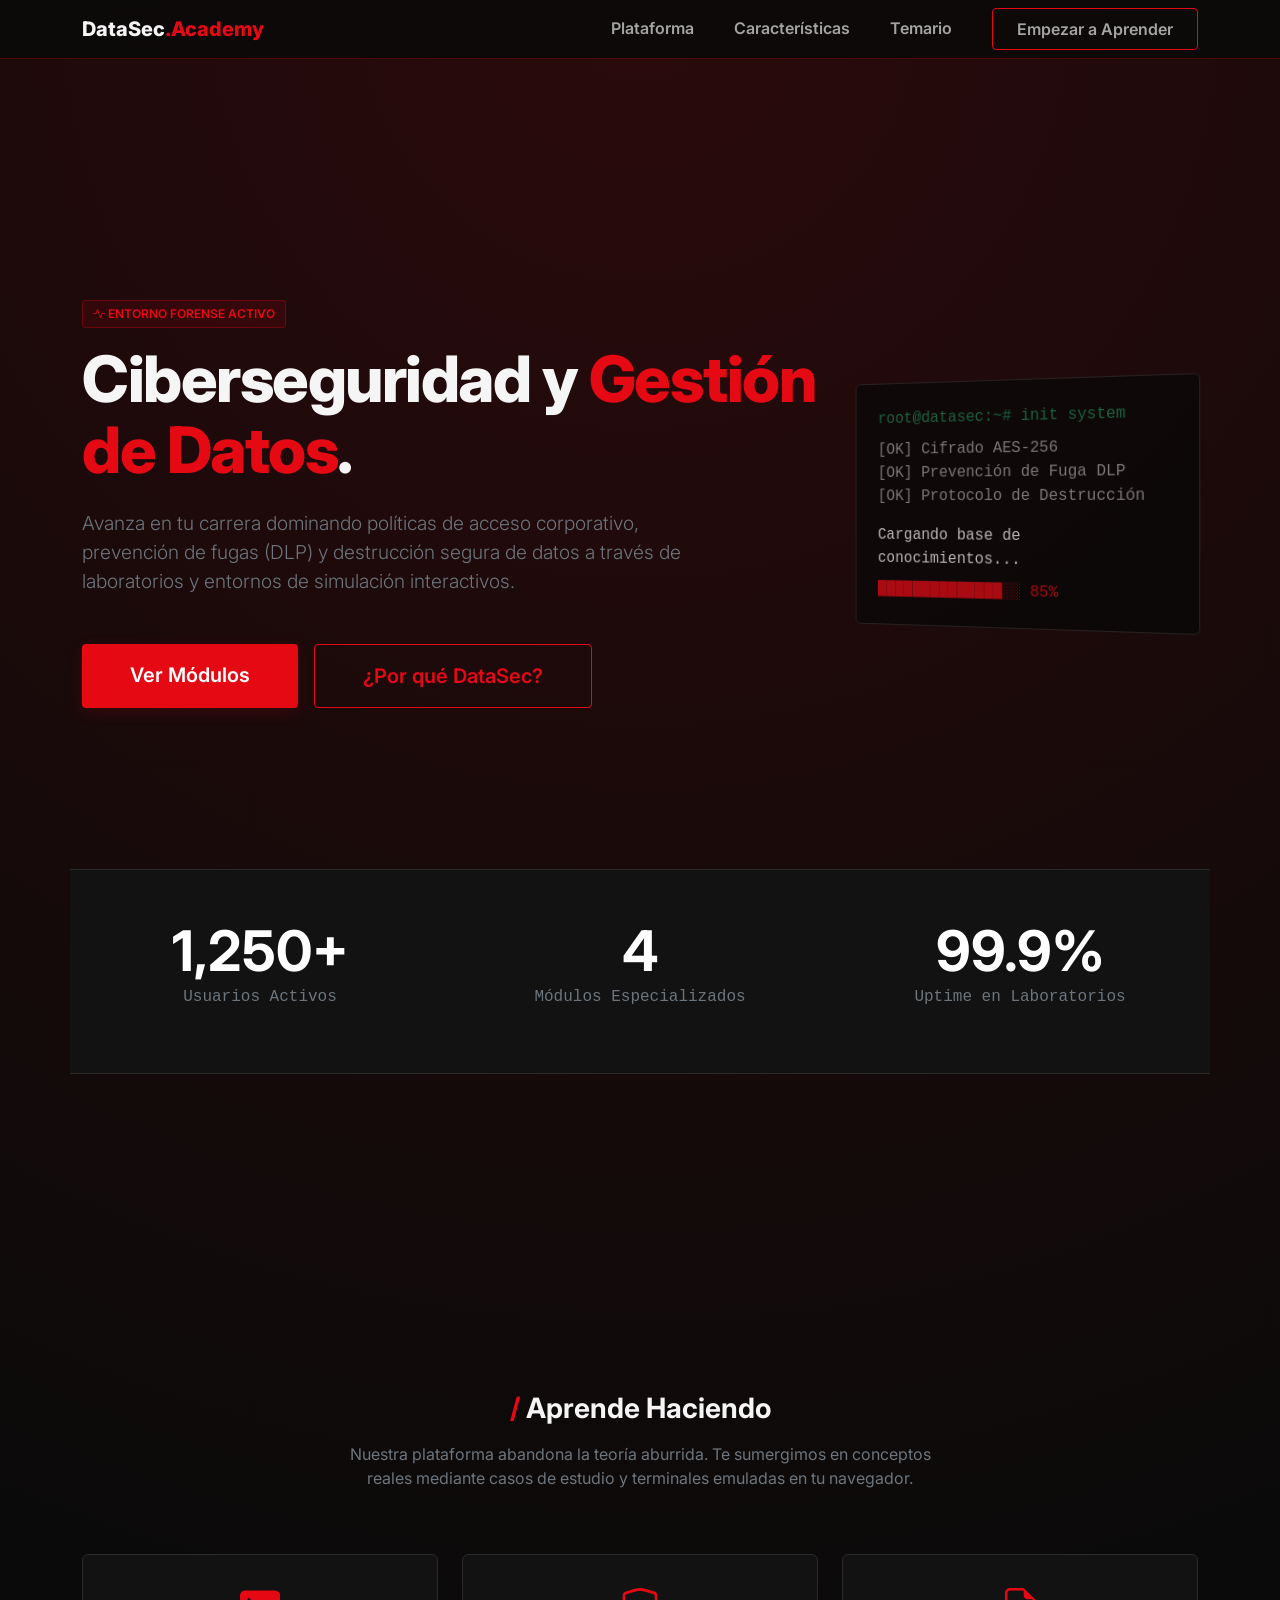
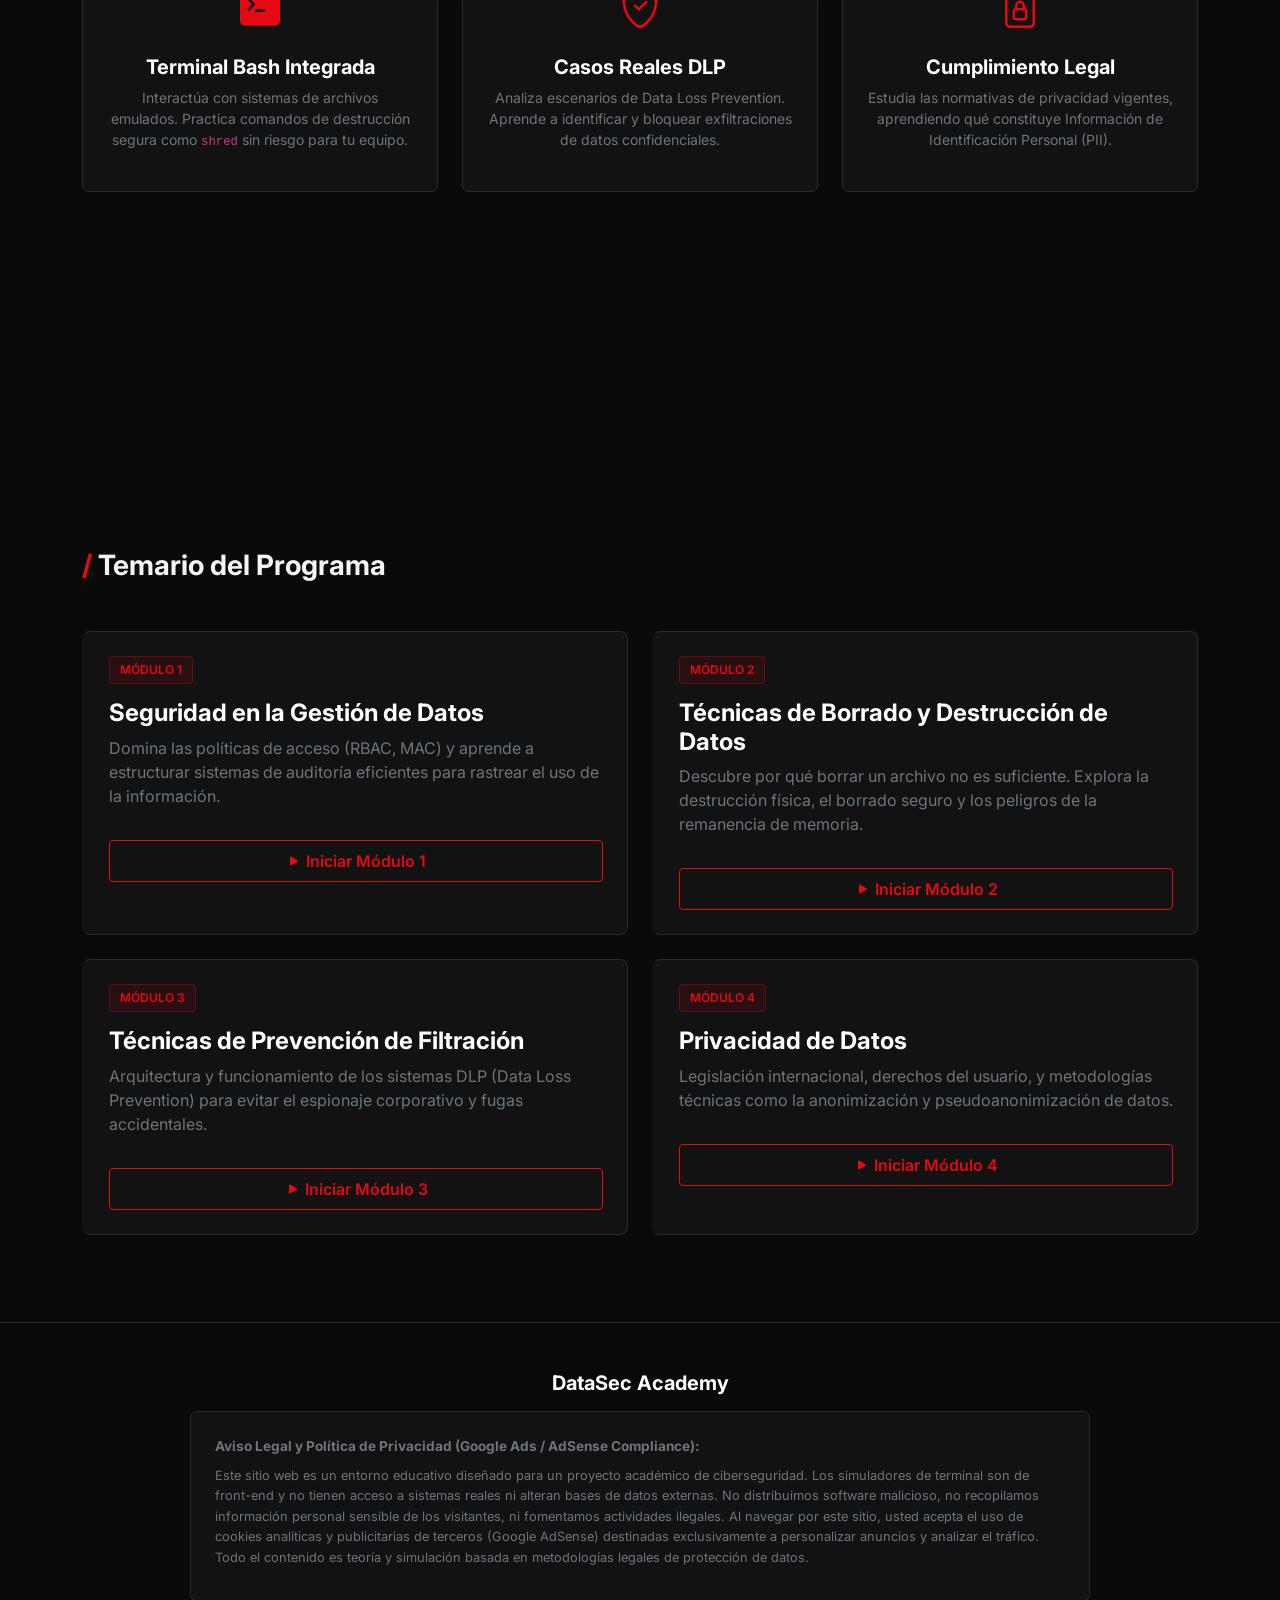
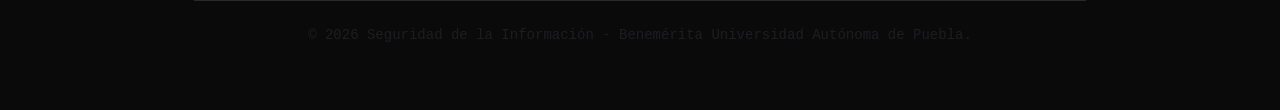
==== commit 1aa5ee71: "Fix HTML encoding issues in index.html" ====
--- a/index.html
+++ b/index.html
@@ -36,7 +36,7 @@
         <div class="row align-items-center reveal">
             <div class="col-lg-8">
                 <div class="module-badge mb-3"><i class="bi bi-activity"></i> ENTORNO FORENSE ACTIVO</div>
-                <h1 class="hero-title text-break" style="font-size: 4.5rem;">Ciberseguridad y <span class="brand-accent">Gestión de Datos</span>.</h1>
+                <h1 class="hero-title text-break">Ciberseguridad y <span class="brand-accent">Gestión de Datos</span>.</h1>
                 <p class="lead text-secondary mb-5 mt-4" style="max-width: 650px; font-size: 1.2rem;">
                     Avanza en tu carrera dominando políticas de acceso corporativo, prevención de fugas (DLP) y destrucción segura de datos a través de laboratorios y entornos de simulación interactivos.
                 </p>
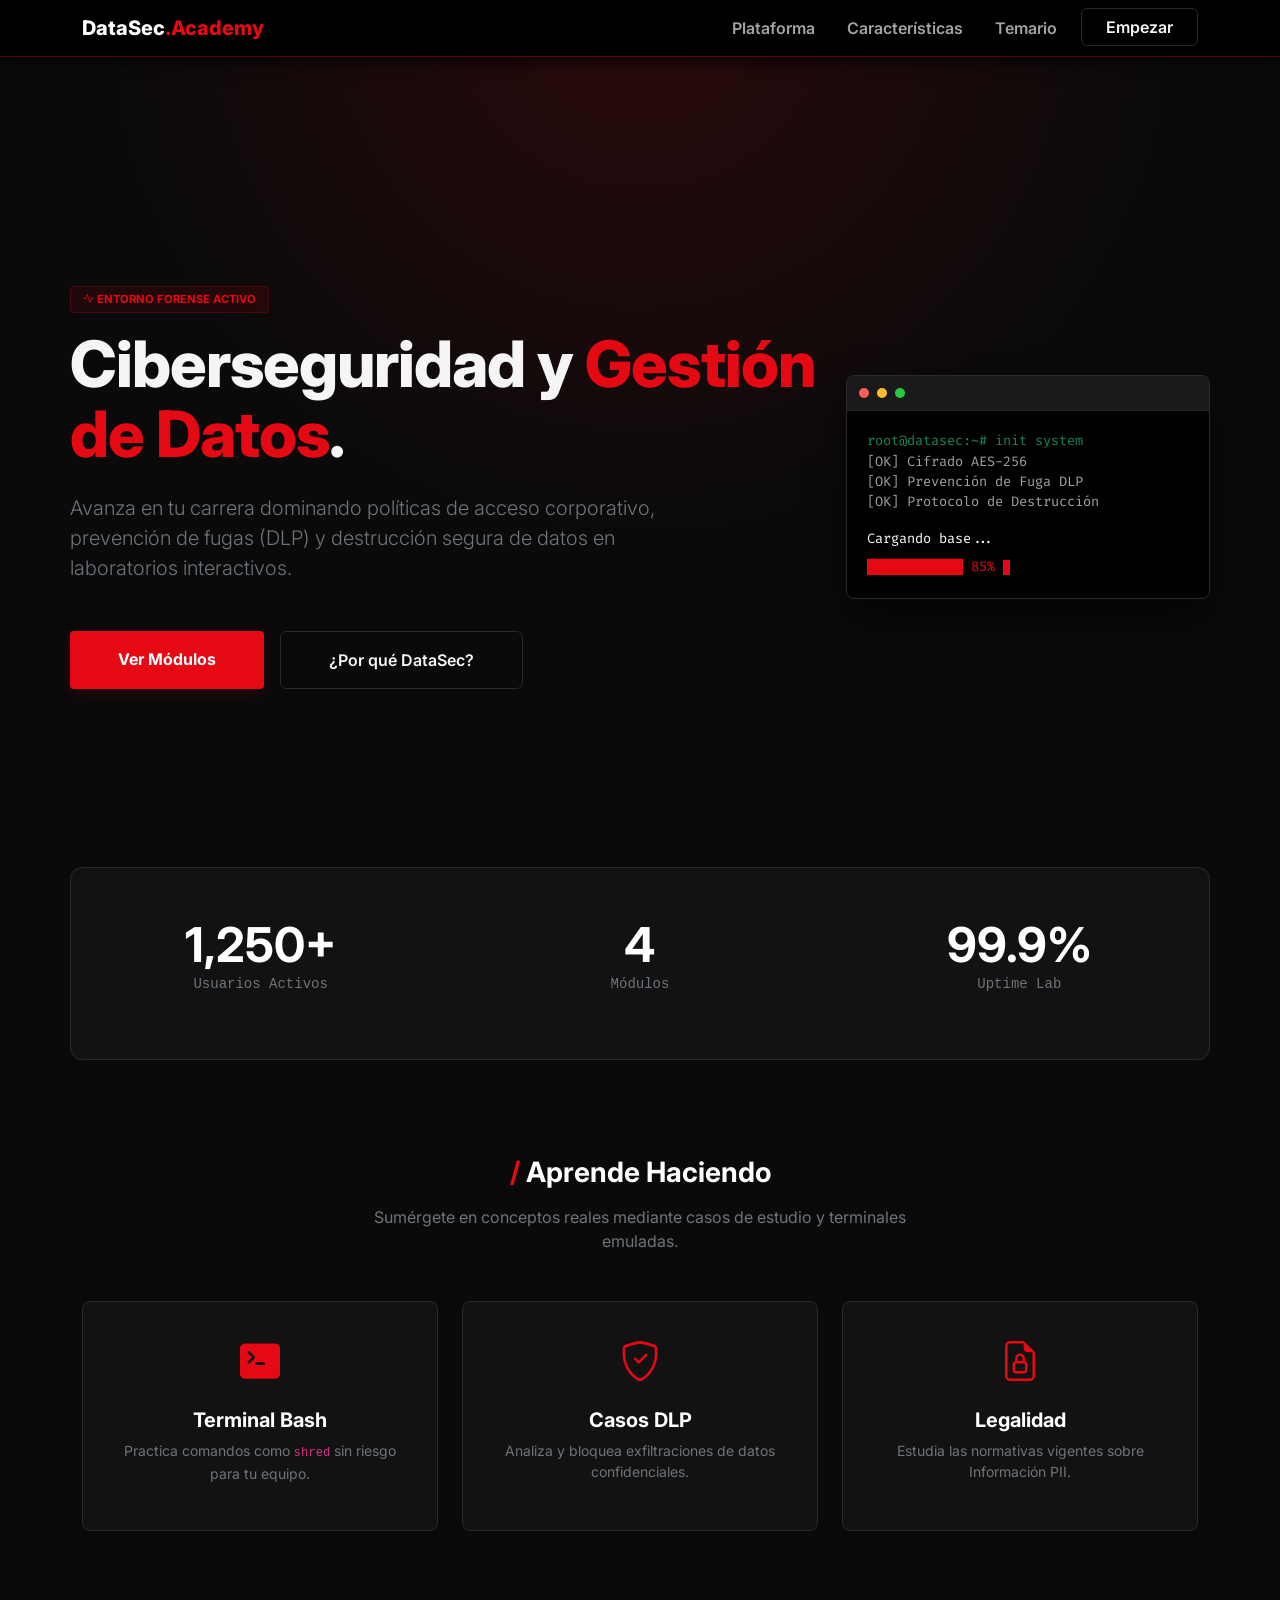
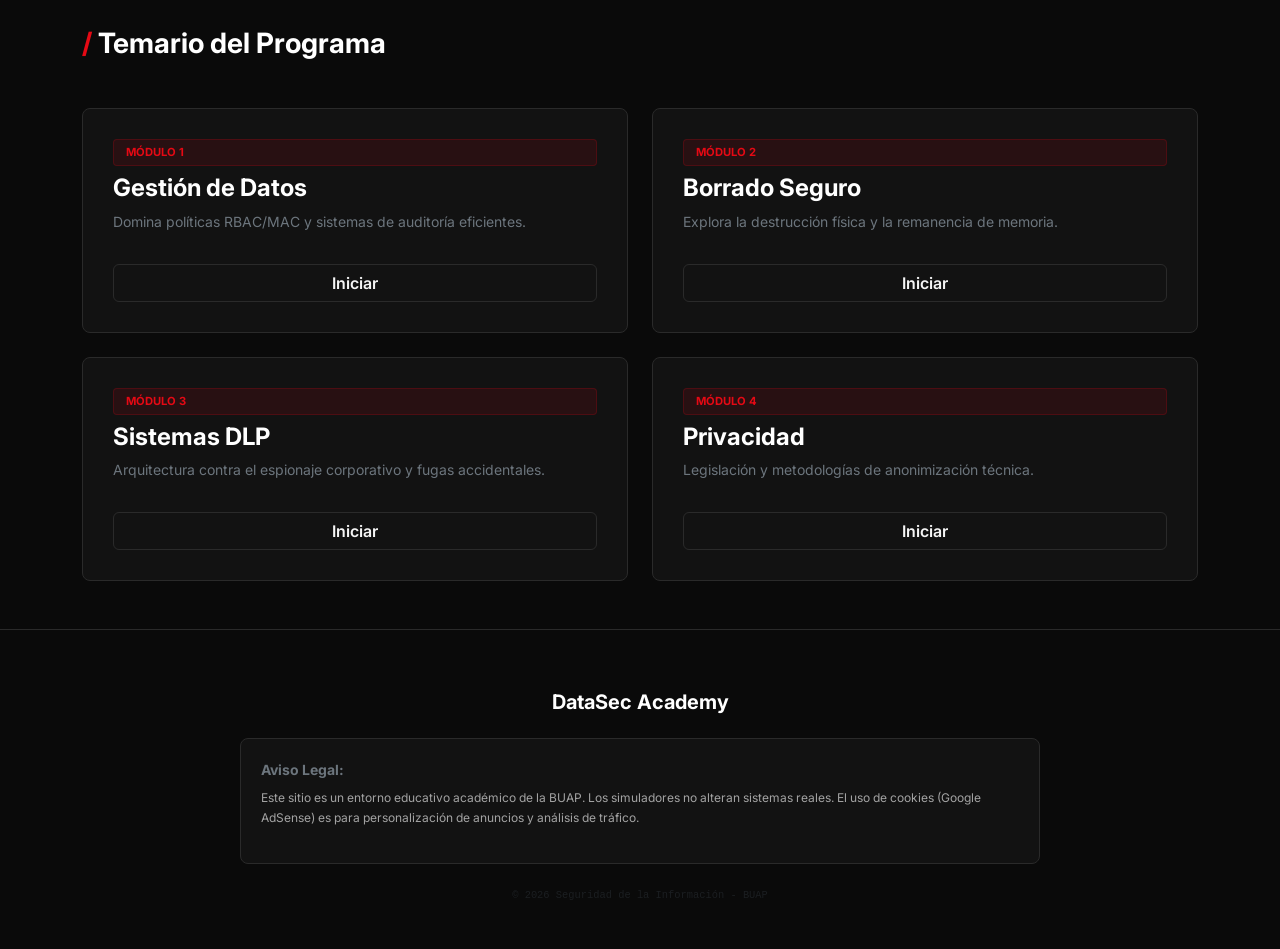
==== commit 1c5987d7: "Refactor HTML structure for responsive landing page Refactor HTML structure for improved semantic la" ====
--- a/index.html
+++ b/index.html
@@ -3,14 +3,19 @@
 <head>
     <meta charset="UTF-8">
     <meta name="viewport" content="width=device-width, initial-scale=1.0">
+    <meta name="description" content="DataSec Academy - Formación avanzada en Ciberseguridad y Gestión de Datos.">
+    <meta name="theme-color" content="#0a0a0a">
     <meta name="google-adsense-account" content="ca-pub-4661208062394859">
+    
     <title>DataSec Academy | Entrenamiento en Ciberseguridad</title>
     
-    <script async src="https://pagead2.googlesyndication.com/pagead/js/adsbygoogle.js?client=ca-pub-4661208062394859"
-     crossorigin="anonymous"></script>
+    <link rel="icon" type="image/png" href="favicon.png?v=2">
 
-    <link href="https://cdn.jsdelivr.net/npm/bootstrap@5.3.0/dist/css/bootstrap.min.css" rel="stylesheet">
+    <link rel="preconnect" href="https://cdn.jsdelivr.net">
+    <script async src="https://pagead2.googlesyndication.com/pagead/js/adsbygoogle.js?client=ca-pub-4661208062394859" crossorigin="anonymous"></script>
+    <link href="https://cdn.jsdelivr.net/npm/bootstrap@5.3.2/dist/css/bootstrap.min.css" rel="stylesheet">
     <link rel="stylesheet" href="https://cdn.jsdelivr.net/npm/bootstrap-icons@1.11.1/font/bootstrap-icons.css">
+    
     <link rel="stylesheet" href="css/styles.css">
 </head>
 <body>
@@ -18,152 +23,159 @@
     <nav class="navbar navbar-expand-lg sticky-top">
         <div class="container">
             <a class="navbar-brand" href="#">DataSec<span class="brand-accent">.Academy</span></a>
-            <button class="navbar-toggler shadow-none border-0" type="button" data-bs-toggle="collapse" data-bs-target="#navbarNav">
+            <button class="navbar-toggler shadow-none border-0" type="button" data-bs-toggle="collapse" data-bs-target="#navbarNav" aria-controls="navbarNav" aria-expanded="false" aria-label="Menu">
                 <i class="bi bi-list text-white fs-2"></i>
             </button>
             <div class="collapse navbar-collapse" id="navbarNav">
-                <ul class="navbar-nav ms-auto gap-4">
+                <ul class="navbar-nav ms-auto gap-3">
                     <li class="nav-item"><a class="nav-link" href="#inicio">Plataforma</a></li>
                     <li class="nav-item"><a class="nav-link" href="#features">Características</a></li>
                     <li class="nav-item"><a class="nav-link" href="#curriculum">Temario</a></li>
-                    <li class="nav-item"><a class="nav-link btn btn-outline-cyber px-4 ms-2 text-white" href="#curriculum">Empezar a Aprender</a></li>
+                    <li class="nav-item"><a class="btn btn-outline-cyber px-4 w-100" href="#curriculum">Empezar</a></li>
                 </ul>
             </div>
         </div>
     </nav>
 
-    <section id="inicio" class="container" style="min-height: 90vh; display: flex; flex-direction: column; justify-content: center; padding-top: 80px;">
-        <div class="row align-items-center reveal">
-            <div class="col-lg-8">
-                <div class="module-badge mb-3"><i class="bi bi-activity"></i> ENTORNO FORENSE ACTIVO</div>
-                <h1 class="hero-title text-break">Ciberseguridad y <span class="brand-accent">Gestión de Datos</span>.</h1>
-                <p class="lead text-secondary mb-5 mt-4" style="max-width: 650px; font-size: 1.2rem;">
-                    Avanza en tu carrera dominando políticas de acceso corporativo, prevención de fugas (DLP) y destrucción segura de datos a través de laboratorios y entornos de simulación interactivos.
-                </p>
-                <div class="d-flex gap-3 flex-wrap">
-                    <a href="#curriculum" class="btn btn-cyber px-5 py-3 fs-5">Ver Módulos</a>
-                    <a href="#features" class="btn btn-outline-cyber px-5 py-3 fs-5">¿Por qué DataSec?</a>
+    <main>
+        <header id="inicio" class="container hero-section">
+            <div class="row align-items-center reveal">
+                <div class="col-lg-8">
+                    <div class="module-badge mb-3"><i class="bi bi-activity"></i> ENTORNO FORENSE ACTIVO</div>
+                    <h1 class="hero-title">Ciberseguridad y <span class="brand-accent">Gestión de Datos</span>.</h1>
+                    <p class="lead text-secondary mb-5 mt-4 hero-subtitle">
+                        Avanza en tu carrera dominando políticas de acceso corporativo, prevención de fugas (DLP) y destrucción segura de datos en laboratorios interactivos.
+                    </p>
+                    <div class="d-flex gap-3 flex-column flex-sm-row">
+                        <a href="#curriculum" class="btn btn-cyber px-5 py-3">Ver Módulos</a>
+                        <a href="#features" class="btn btn-outline-cyber px-5 py-3">¿Por qué DataSec?</a>
+                    </div>
+                </div>
+                
+                <div class="col-lg-4 d-none d-lg-block">
+                    <div class="terminal-window">
+                        <div class="terminal-header">
+                            <div class="d-flex gap-2">
+                                <span class="dot dot-red"></span>
+                                <span class="dot dot-yellow"></span>
+                                <span class="dot dot-green"></span>
+                            </div>
+                        </div>
+                        <div class="terminal-body">
+                            <div class="text-success">root@datasec:~# init system</div>
+                            <div>[OK] Cifrado AES-256</div>
+                            <div>[OK] Prevención de Fuga DLP</div>
+                            <div>[OK] Protocolo de Destrucción</div>
+                            <div class="mt-3 text-white">Cargando base...</div>
+                            <div class="brand-accent mt-2">████████████ 85% <span class="terminal-cursor"></span></div>
+                        </div>
+                    </div>
                 </div>
             </div>
-            
-            <div class="col-lg-4 d-none d-lg-block">
-                <div class="p-4 rounded border" style="background-color: #050505; border-color: var(--border-color) !important; font-family: monospace; color: var(--text-secondary); opacity: 0.7; transform: perspective(1000px) rotateY(-15deg);">
-                    <div class="text-success mb-2">root@datasec:~# init system</div>
-                    <div>[OK] Cifrado AES-256</div>
-                    <div>[OK] Prevención de Fuga DLP</div>
-                    <div>[OK] Protocolo de Destrucción</div>
-                    <div class="mt-3 text-white">Cargando base de conocimientos...</div>
-                    <div class="brand-accent mt-2">██████████████░░ 85%</div>
+        </header>
+
+        <section class="container reveal mb-5">
+            <div class="stats-bar row text-center py-5">
+                <div class="col-md-4 mb-4 mb-md-0">
+                    <h2 class="display-5 fw-bold text-white mb-0">1,250+</h2>
+                    <p class="text-secondary font-monospace small">Usuarios Activos</p>
+                </div>
+                <div class="col-md-4 mb-4 mb-md-0">
+                    <h2 class="display-5 fw-bold text-white mb-0">4</h2>
+                    <p class="text-secondary font-monospace small">Módulos</p>
+                </div>
+                <div class="col-md-4">
+                    <h2 class="display-5 fw-bold text-white mb-0">99.9%</h2>
+                    <p class="text-secondary font-monospace small">Uptime Lab</p>
                 </div>
             </div>
-        </div>
-    </section>
+        </section>
 
-    <section class="container reveal mb-5">
-        <div class="row text-center py-5 border-top border-bottom" style="border-color: var(--border-color) !important; background-color: var(--bg-surface);">
-            <div class="col-md-4 mb-4 mb-md-0">
-                <h2 class="display-4 fw-bold text-white mb-0">1,250+</h2>
-                <p class="text-secondary font-monospace">Usuarios Activos</p>
+        <section id="features" class="container py-5">
+            <div class="text-center mb-5 reveal">
+                <h3 class="fw-bold mb-3 text-white"><span class="brand-accent">/</span> Aprende Haciendo</h3>
+                <p class="text-secondary mx-auto max-w-600">Sumérgete en conceptos reales mediante casos de estudio y terminales emuladas.</p>
             </div>
-            <div class="col-md-4 mb-4 mb-md-0">
-                <h2 class="display-4 fw-bold text-white mb-0">4</h2>
-                <p class="text-secondary font-monospace">Módulos Especializados</p>
-            </div>
-            <div class="col-md-4">
-                <h2 class="display-4 fw-bold text-white mb-0">99.9%</h2>
-                <p class="text-secondary font-monospace">Uptime en Laboratorios</p>
-            </div>
-        </div>
-    </section>
-
-    <section id="features" class="container fullscreen-section">
-        <div class="text-center mb-5 reveal">
-            <h3 class="fw-bold mb-3"><span class="brand-accent">/</span> Aprende Haciendo</h3>
-            <p class="text-secondary mx-auto" style="max-width: 600px;">Nuestra plataforma abandona la teoría aburrida. Te sumergimos en conceptos reales mediante casos de estudio y terminales emuladas en tu navegador.</p>
-        </div>
-        
-        <div class="row g-4 text-center">
-            <div class="col-md-4 reveal" style="transition-delay: 0.1s;">
-                <div class="p-4 rounded h-100" style="background-color: var(--bg-surface); border: 1px solid var(--border-color);">
-                    <i class="bi bi-terminal-fill fs-1 brand-accent mb-3 d-block"></i>
-                    <h5 class="fw-bold text-white">Terminal Bash Integrada</h5>
-                    <p class="text-secondary small">Interactúa con sistemas de archivos emulados. Practica comandos de destrucción segura como <code>shred</code> sin riesgo para tu equipo.</p>
+            
+            <div class="row g-4 text-center">
+                <div class="col-md-4 reveal">
+                    <div class="feature-card">
+                        <i class="bi bi-terminal-fill fs-1 brand-accent mb-3 d-block"></i>
+                        <h5 class="fw-bold text-white">Terminal Bash</h5>
+                        <p class="text-secondary small">Practica comandos como <code>shred</code> sin riesgo para tu equipo.</p>
+                    </div>
+                </div>
+                <div class="col-md-4 reveal">
+                    <div class="feature-card">
+                        <i class="bi bi-shield-check fs-1 brand-accent mb-3 d-block"></i>
+                        <h5 class="fw-bold text-white">Casos DLP</h5>
+                        <p class="text-secondary small">Analiza y bloquea exfiltraciones de datos confidenciales.</p>
+                    </div>
+                </div>
+                <div class="col-md-4 reveal">
+                    <div class="feature-card">
+                        <i class="bi bi-file-earmark-lock fs-1 brand-accent mb-3 d-block"></i>
+                        <h5 class="fw-bold text-white">Legalidad</h5>
+                        <p class="text-secondary small">Estudia las normativas vigentes sobre Información PII.</p>
+                    </div>
                 </div>
             </div>
-            <div class="col-md-4 reveal" style="transition-delay: 0.2s;">
-                <div class="p-4 rounded h-100" style="background-color: var(--bg-surface); border: 1px solid var(--border-color);">
-                    <i class="bi bi-shield-check fs-1 brand-accent mb-3 d-block"></i>
-                    <h5 class="fw-bold text-white">Casos Reales DLP</h5>
-                    <p class="text-secondary small">Analiza escenarios de Data Loss Prevention. Aprende a identificar y bloquear exfiltraciones de datos confidenciales.</p>
+        </section>
+
+        <section id="curriculum" class="container py-5">
+            <div class="mb-5 reveal">
+                <h3 class="fw-bold text-white"><span class="brand-accent">/</span> Temario del Programa</h3>
+            </div>
+            
+            <div class="row g-4">
+                <div class="col-md-6 reveal">
+                    <div class="module-card">
+                        <div class="module-badge">MÓDULO 1</div>
+                        <h4 class="fw-bold text-white mt-2">Gestión de Datos</h4>
+                        <p class="text-secondary small flex-grow-1">Domina políticas RBAC/MAC y sistemas de auditoría eficientes.</p>
+                        <a href="modulo1.html" class="btn btn-outline-cyber w-100 mt-3">Iniciar</a>
+                    </div>
+                </div>
+                <div class="col-md-6 reveal">
+                    <div class="module-card">
+                        <div class="module-badge">MÓDULO 2</div>
+                        <h4 class="fw-bold text-white mt-2">Borrado Seguro</h4>
+                        <p class="text-secondary small flex-grow-1">Explora la destrucción física y la remanencia de memoria.</p>
+                        <a href="modulo2.html" class="btn btn-outline-cyber w-100 mt-3">Iniciar</a>
+                    </div>
+                </div>
+                <div class="col-md-6 reveal">
+                    <div class="module-card">
+                        <div class="module-badge">MÓDULO 3</div>
+                        <h4 class="fw-bold text-white mt-2">Sistemas DLP</h4>
+                        <p class="text-secondary small flex-grow-1">Arquitectura contra el espionaje corporativo y fugas accidentales.</p>
+                        <a href="modulo3.html" class="btn btn-outline-cyber w-100 mt-3">Iniciar</a>
+                    </div>
+                </div>
+                <div class="col-md-6 reveal">
+                    <div class="module-card">
+                        <div class="module-badge">MÓDULO 4</div>
+                        <h4 class="fw-bold text-white mt-2">Privacidad</h4>
+                        <p class="text-secondary small flex-grow-1">Legislación y metodologías de anonimización técnica.</p>
+                        <a href="modulo4.html" class="btn btn-outline-cyber w-100 mt-3">Iniciar</a>
+                    </div>
                 </div>
             </div>
-            <div class="col-md-4 reveal" style="transition-delay: 0.3s;">
-                <div class="p-4 rounded h-100" style="background-color: var(--bg-surface); border: 1px solid var(--border-color);">
-                    <i class="bi bi-file-earmark-lock fs-1 brand-accent mb-3 d-block"></i>
-                    <h5 class="fw-bold text-white">Cumplimiento Legal</h5>
-                    <p class="text-secondary small">Estudia las normativas de privacidad vigentes, aprendiendo qué constituye Información de Identificación Personal (PII).</p>
-                </div>
+        </section>
+    </main>
+
+    <footer class="footer-site">
+        <div class="container text-center">
+            <h5 class="text-white mb-4 fw-bold">DataSec Academy</h5>
+            <div class="legal-notice text-start mx-auto mb-4">
+                <p class="fw-bold small mb-2 text-secondary">Aviso Legal:</p>
+                <p class="legal-text">Este sitio es un entorno educativo académico de la BUAP. Los simuladores no alteran sistemas reales. El uso de cookies (Google AdSense) es para personalización de anuncios y análisis de tráfico.</p>
             </div>
-        </div>
-    </section>
-
-    <section id="curriculum" class="container fullscreen-section">
-        <div class="d-flex justify-content-between align-items-end mb-5 reveal">
-            <h3 class="fw-bold m-0"><span class="brand-accent">/</span> Temario del Programa</h3>
-        </div>
-        
-        <div class="row g-4">
-            <div class="col-md-6 reveal" style="transition-delay: 0.1s;">
-                <div class="module-card">
-                    <div class="module-badge">MÓDULO 1</div>
-                    <h4 class="fw-bold text-white">Seguridad en la Gestión de Datos</h4>
-                    <p class="text-secondary flex-grow-1">Domina las políticas de acceso (RBAC, MAC) y aprende a estructurar sistemas de auditoría eficientes para rastrear el uso de la información.</p>
-                    <a href="modulo1.html" class="btn btn-outline-cyber w-100 mt-3"><i class="bi bi-play-fill"></i> Iniciar Módulo 1</a>
-                </div>
-            </div>
-            <div class="col-md-6 reveal" style="transition-delay: 0.2s;">
-                <div class="module-card">
-                    <div class="module-badge">MÓDULO 2</div>
-                    <h4 class="fw-bold text-white">Técnicas de Borrado y Destrucción de Datos</h4>
-                    <p class="text-secondary flex-grow-1">Descubre por qué borrar un archivo no es suficiente. Explora la destrucción física, el borrado seguro y los peligros de la remanencia de memoria.</p>
-                    <a href="modulo2.html" class="btn btn-outline-cyber w-100 mt-3"><i class="bi bi-play-fill"></i> Iniciar Módulo 2</a>
-                </div>
-            </div>
-            <div class="col-md-6 reveal" style="transition-delay: 0.3s;">
-                <div class="module-card">
-                    <div class="module-badge">MÓDULO 3</div>
-                    <h4 class="fw-bold text-white">Técnicas de Prevención de Filtración</h4>
-                    <p class="text-secondary flex-grow-1">Arquitectura y funcionamiento de los sistemas DLP (Data Loss Prevention) para evitar el espionaje corporativo y fugas accidentales.</p>
-                    <a href="modulo3.html" class="btn btn-outline-cyber w-100 mt-3"><i class="bi bi-play-fill"></i> Iniciar Módulo 3</a>
-                </div>
-            </div>
-            <div class="col-md-6 reveal" style="transition-delay: 0.4s;">
-                <div class="module-card">
-                    <div class="module-badge">MÓDULO 4</div>
-                    <h4 class="fw-bold text-white">Privacidad de Datos</h4>
-                    <p class="text-secondary flex-grow-1">Legislación internacional, derechos del usuario, y metodologías técnicas como la anonimización y pseudoanonimización de datos.</p>
-                    <a href="modulo4.html" class="btn btn-outline-cyber w-100 mt-3"><i class="bi bi-play-fill"></i> Iniciar Módulo 4</a>
-                </div>
-            </div>
-        </div>
-    </section>
-
-    <footer class="text-center py-5 border-top mt-auto" style="border-color: var(--border-color) !important; background-color: var(--bg-main);">
-        <div class="container">
-            <h5 class="text-white mb-3 fw-bold">DataSec Academy</h5>
-            <div class="p-4 rounded mb-4 text-start" style="background-color: var(--bg-surface); border: 1px solid var(--border-color); max-width: 900px; margin: 0 auto;">
-                <p class="text-secondary mb-2" style="font-size: 0.85rem; line-height: 1.6;">
-                    <strong>Aviso Legal y Política de Privacidad (Google Ads / AdSense Compliance):</strong>
-                </p>
-                <p class="text-secondary mb-2" style="font-size: 0.80rem; line-height: 1.6;">
-                    Este sitio web es un entorno educativo diseñado para un proyecto académico de ciberseguridad. Los simuladores de terminal son de front-end y no tienen acceso a sistemas reales ni alteran bases de datos externas. No distribuimos software malicioso, no recopilamos información personal sensible de los visitantes, ni fomentamos actividades ilegales. Al navegar por este sitio, usted acepta el uso de cookies analíticas y publicitarias de terceros (Google AdSense) destinadas exclusivamente a personalizar anuncios y analizar el tráfico. Todo el contenido es teoría y simulación basada en metodologías legales de protección de datos.
-                </p>
-            </div>
-            <p class="text-muted small font-monospace">&copy; 2026 Seguridad de la Información - Benemérita Universidad Autónoma de Puebla.</p>
+            <p class="text-muted tiny font-monospace">&copy; 2026 Seguridad de la Información - BUAP</p>
         </div>
     </footer>
 
-    <script src="https://cdn.jsdelivr.net/npm/bootstrap@5.3.0/dist/js/bootstrap.bundle.min.js"></script>
+    <script src="https://cdn.jsdelivr.net/npm/bootstrap@5.3.2/dist/js/bootstrap.bundle.min.js"></script>
     <script src="js/main.js"></script>
 </body>
 </html>
--- a/css/styles.css
+++ b/css/styles.css
@@ -1,9 +1,9 @@
-/* Data Security Academy */
 @import url('https://fonts.googleapis.com/css2?family=Fira+Code:wght@400;600&family=Inter:wght@300;400;600;800&display=swap');
 
-html {
-    scroll-behavior: smooth; 
-}
+/* ==========================================
+   Global Variables & Base Setup
+   ========================================== */
+html { scroll-behavior: smooth; }
 
 :root {
     --bg-main: #0a0a0a;
@@ -25,133 +25,189 @@
     font-family: var(--font-ui);
     -webkit-font-smoothing: antialiased;
     background-image: radial-gradient(circle at 50% 0%, var(--accent-glow) 0%, transparent 50%);
-}
-
-/* --- Clases de Animación (Scroll) --- */
+    background-attachment: fixed;
+    overflow-x: hidden;
+}
+
+/* ==========================================
+   Scrollbar & Selection
+   ========================================== */
+::-webkit-scrollbar { width: 8px; }
+::-webkit-scrollbar-track { background: var(--bg-main); }
+::-webkit-scrollbar-thumb { background: var(--border-color); border-radius: 4px; }
+::-webkit-scrollbar-thumb:hover { background: var(--accent-red); }
+
+::selection { background: rgba(229, 9, 20, 0.3); color: #fff; }
+
+/* ==========================================
+   Animations
+   ========================================== */
 .reveal {
     opacity: 0;
-    transform: translateY(40px);
-    transition: all 0.8s cubic-bezier(0.5, 0, 0, 1);
+    transform: translateY(30px);
+    transition: all 0.8s cubic-bezier(0.4, 0, 0.2, 1);
 }
 .reveal.active {
     opacity: 1;
     transform: translateY(0);
 }
 
-/* --- Navegación Esmerilada --- */
+@keyframes blink { 0%, 100% { opacity: 1; } 50% { opacity: 0; } }
+
+/* ==========================================
+   Navigation
+   ========================================== */
 .navbar {
-    background: rgba(10, 10, 10, 0.85) !important;
-    backdrop-filter: blur(12px);
-    border-bottom: 1px solid rgba(229, 9, 20, 0.3);
-}
-.navbar-brand { font-weight: 800; color: var(--text-primary) !important; }
+    background-color: #000000 !important; /* Fondo totalmente negro */
+    border-bottom: 1px solid rgba(229, 9, 20, 0.4);
+    box-shadow: 0 4px 15px rgba(0, 0, 0, 0.8); /* Sombra para separar del contenido */
+    z-index: 1050;
+}
+.navbar-brand { 
+    font-weight: 800; 
+    color: #ffffff !important; /* Fuerza la palabra DataSec a blanco */
+}
 .brand-accent { color: var(--accent-red); }
-.nav-link { font-weight: 600; color: var(--text-secondary) !important; }
-.nav-link:hover { color: var(--accent-red) !important; text-shadow: 0 0 10px var(--accent-glow); }
-
-/* --- Secciones de Pantalla Completa --- */
-.fullscreen-section {
-    min-height: 100vh;
+.nav-link { font-weight: 600; color: var(--text-secondary) !important; transition: 0.3s; }
+.nav-link:hover { color: var(--accent-red) !important; }
+
+/* ==========================================
+   Typography & Sections
+   ========================================== */
+.hero-section {
+    min-height: 90vh;
+    display: flex;
+    align-items: center;
+    padding: 100px 0 50px;
+}
+.hero-title { 
+    font-size: clamp(2.2rem, 8vw, 4rem); 
+    font-weight: 800; 
+    line-height: 1.1; 
+    letter-spacing: -1px; 
+}
+.hero-subtitle { max-width: 600px; }
+.max-w-600 { max-width: 600px; }
+
+/* ==========================================
+   Cards & UI Elements
+   ========================================== */
+.stats-bar {
+    background: var(--bg-surface);
+    border: 1px solid var(--border-color);
+    border-radius: 12px;
+}
+
+.feature-card, .module-card {
+    background: var(--bg-surface);
+    border: 1px solid var(--border-color);
+    border-radius: 8px;
+    padding: 30px;
+    height: 100%;
+    transition: 0.3s;
     display: flex;
     flex-direction: column;
-    justify-content: center;
-    padding-top: 80px;
-    padding-bottom: 40px;
-}
-
-/* --- Hero Section --- */
-.hero-title { font-size: 4rem; font-weight: 800; line-height: 1.1; letter-spacing: -1.5px; }
-
-/* --- Tarjetas de Módulos --- */
-.module-card {
-    background-color: var(--bg-surface);
-    border: 1px solid var(--border-color);
-    border-left: 3px solid transparent;
-    border-radius: 8px;
-    padding: 24px;
-    height: 100%;
-    transition: all 0.3s ease;
-}
-.module-card:hover {
-    border-color: var(--border-color);
-    border-left: 3px solid var(--accent-red);
-    transform: translateX(5px);
-    box-shadow: 10px 10px 30px rgba(0,0,0,0.5);
-    background-color: var(--bg-surface-hover);
-}
+}
+.feature-card:hover, .module-card:hover {
+    background: var(--bg-surface-hover);
+    border-color: var(--accent-red);
+    transform: translateY(-5px);
+}
+
 .module-badge {
     background: rgba(229, 9, 20, 0.1);
     color: var(--accent-red);
-    font-size: 0.75rem;
-    padding: 4px 10px;
+    font-size: 0.7rem;
+    padding: 4px 12px;
     border-radius: 4px;
+    font-weight: 700;
+    border: 1px solid rgba(229, 9, 20, 0.2);
+    display: inline-block;
+}
+
+/* ==========================================
+   Buttons
+   ========================================== */
+.btn-cyber {
+    background: var(--accent-red);
+    color: #fff;
+    font-weight: 700;
+    border: none;
+    border-radius: 4px;
+    box-shadow: 0 4px 15px var(--accent-glow);
+    transition: all 0.3s ease;
+}
+.btn-cyber:hover { background: var(--accent-red-hover); color: #fff; transform: scale(1.02); }
+
+.btn-outline-cyber {
+    background: transparent;
+    color: var(--text-primary);
+    border: 1px solid var(--border-color);
     font-weight: 600;
+    transition: all 0.3s ease;
+}
+.btn-outline-cyber:hover { border-color: var(--accent-red); color: var(--accent-red); }
+
+/* ==========================================
+   Terminal Workspaces
+   ========================================== */
+.terminal-window {
+    background: #000;
+    border: 1px solid var(--border-color);
+    border-radius: 8px;
+    overflow: hidden;
+    box-shadow: 0 20px 40px rgba(0,0,0,0.6);
+}
+.terminal-header { background: #1a1a1a; padding: 12px; border-bottom: 1px solid var(--border-color); }
+.terminal-body { padding: 20px; font-family: var(--font-mono); font-size: 0.85rem; color: var(--text-secondary); line-height: 1.5; }
+.terminal-cursor {
     display: inline-block;
-    margin-bottom: 15px;
-    border: 1px solid rgba(229, 9, 20, 0.3);
-}
-
-/* --- Botones --- */
-.btn-cyber {
-    background-color: var(--accent-red);
-    color: #fff;
-    font-weight: 600;
-    border: none;
-    padding: 10px 24px;
-    border-radius: 4px;
-    transition: all 0.2s;
-    box-shadow: 0 4px 15px var(--accent-glow);
-}
-.btn-cyber:hover { background-color: var(--accent-red-hover); color: #fff; transform: translateY(-2px); }
-.btn-outline-cyber {
-    background-color: transparent;
-    color: var(--accent-red);
-    border: 1px solid var(--accent-red);
-    font-weight: 600;
-    padding: 8px 20px;
-    border-radius: 4px;
-    transition: all 0.2s;
-}
-.btn-outline-cyber:hover { background: var(--accent-glow); color: var(--accent-red-hover); }
-
-/* --- Terminal Workspace --- */
-.terminal-window {
-    background-color: #050505;
-    border: 1px solid var(--border-color);
-    border-radius: 6px;
-    box-shadow: 0 20px 50px rgba(0,0,0,0.8);
-}
-.terminal-header {
-    background-color: var(--bg-surface);
-    padding: 12px 15px;
-    border-bottom: 1px solid var(--border-color);
-    display: flex;
-    align-items: center;
-}
-.terminal-body {
-    padding: 20px;
-    font-family: var(--font-mono);
-    color: var(--text-secondary);
-    font-size: 0.95rem;
-    min-height: 250px;
-}
-.terminal-prompt { color: var(--accent-red); margin-right: 8px; font-weight: bold; }
-.terminal-input { background: transparent; border: none; color: var(--text-primary); font-family: var(--font-mono); outline: none; width: 80%; }
-
-/* Ajuste de títulos para móviles */
+    width: 7px;
+    height: 15px;
+    background: var(--accent-red);
+    animation: blink 1s step-end infinite;
+    vertical-align: middle;
+}
+
+.terminal-input { 
+    background: transparent !important; 
+    background-color: transparent !important;
+    border: none !important; 
+    color: #ffffff !important; 
+    outline: none !important; 
+    box-shadow: none !important;
+}
+
+.terminal-input:focus {
+    background: transparent !important;
+    background-color: transparent !important;
+    box-shadow: none !important;
+    color: #ffffff !important;
+}
+
+.dot { width: 10px; height: 10px; border-radius: 50%; display: inline-block; }
+.dot-red { background: #ff5f56; }
+.dot-yellow { background: #ffbd2e; }
+.dot-green { background: #27c93f; }
+
+/* ==========================================
+   Footer
+   ========================================== */
+.footer-site { border-top: 1px solid var(--border-color); padding: 60px 0 30px; }
+.legal-notice { background: var(--bg-surface); padding: 20px; border-radius: 8px; max-width: 800px; border: 1px solid var(--border-color); }
+.legal-text { font-size: 0.75rem; color: var(--text-secondary); line-height: 1.6; }
+.tiny { font-size: 0.65rem; }
+
+/* ==========================================
+   Media Queries
+   ========================================== */
+@media (max-width: 991px) {
+    .hero-section { text-align: center; padding-top: 60px; }
+    .hero-subtitle { margin-left: auto; margin-right: auto; }
+}
+
 @media (max-width: 576px) {
-    .display-1 {
-        font-size: 2.5rem !important; /* Ajusta el tamaño para que quepa en el ancho */
-        line-height: 1.2;
-    }
-    
-    header h1 {
-        word-wrap: break-word;
-        overflow-wrap: break-word;
-    }
-
-    .container {
-        padding-left: 20px;
-        padding-right: 20px;
-    }
-}
+    .btn-cyber, .btn-outline-cyber { width: 100%; }
+    .hero-title { font-size: 2.2rem; }
+    .container { padding-left: 25px; padding-right: 25px; }
+}
